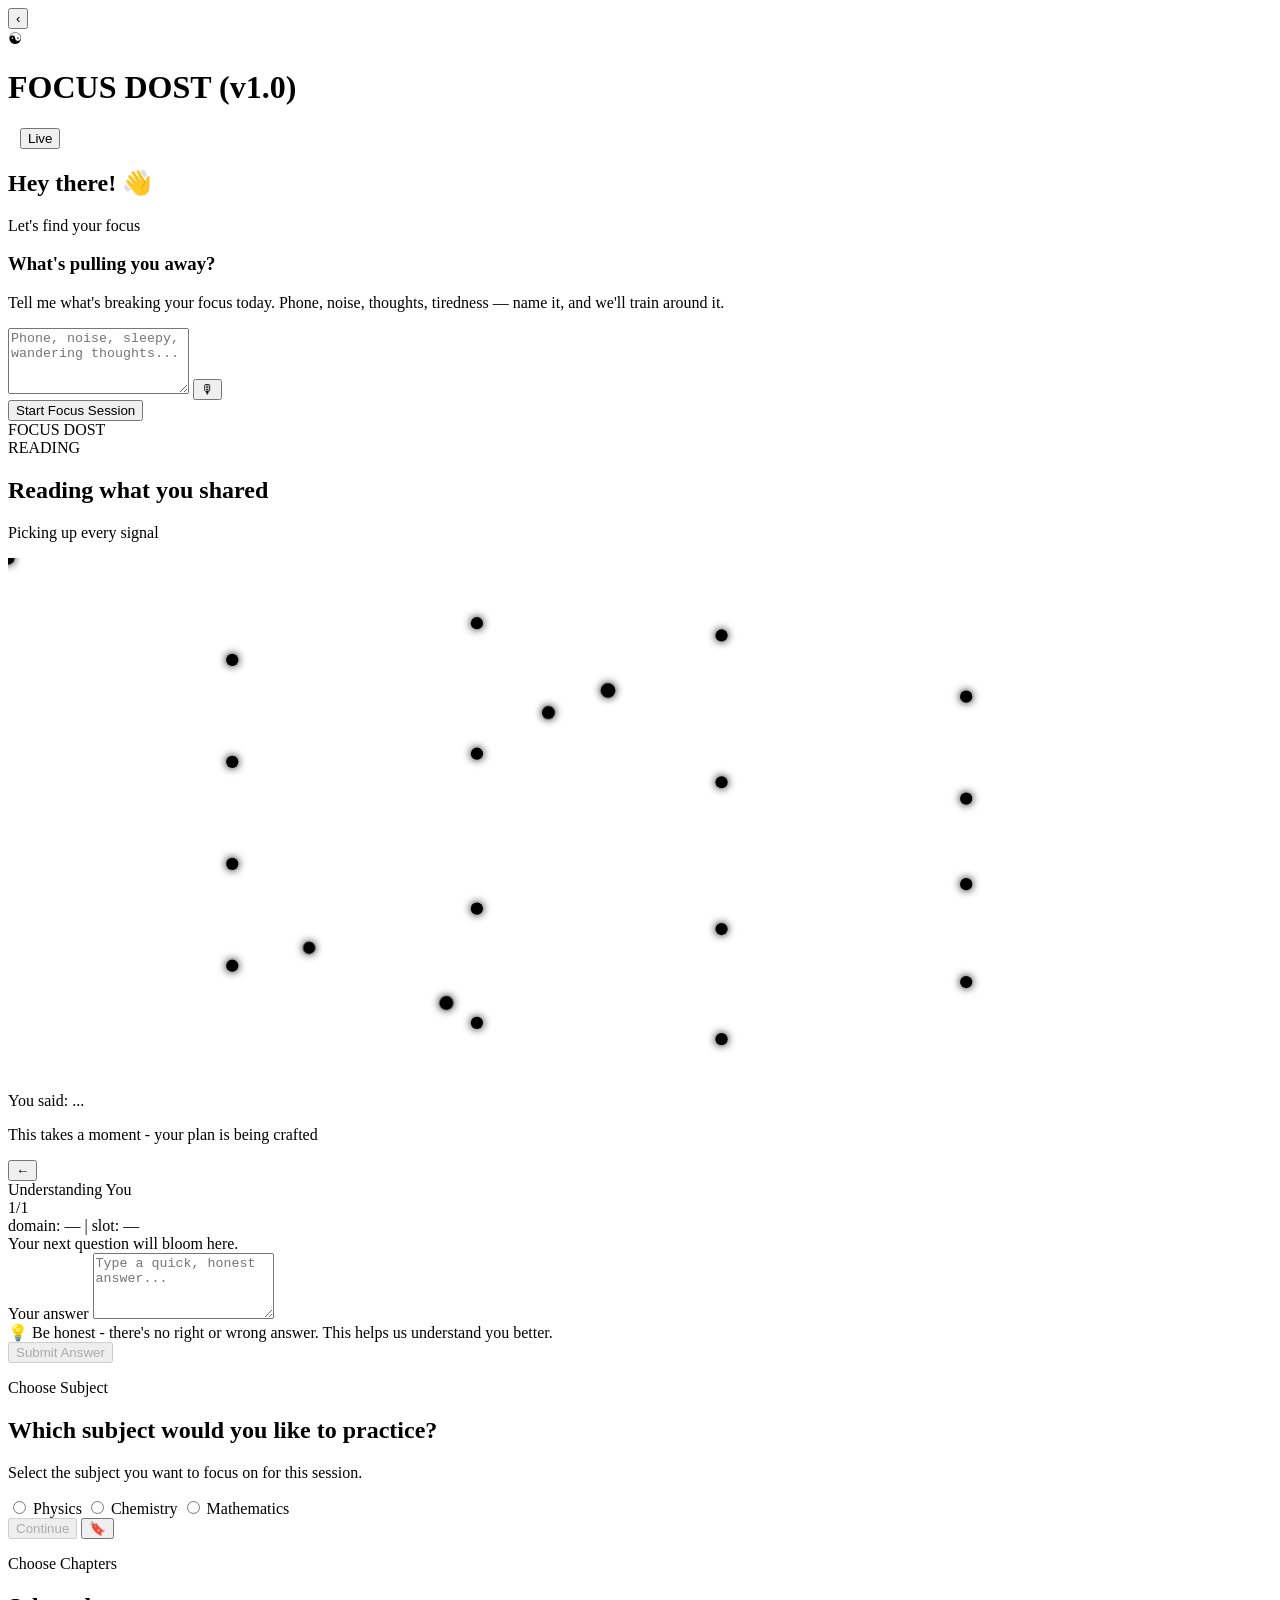
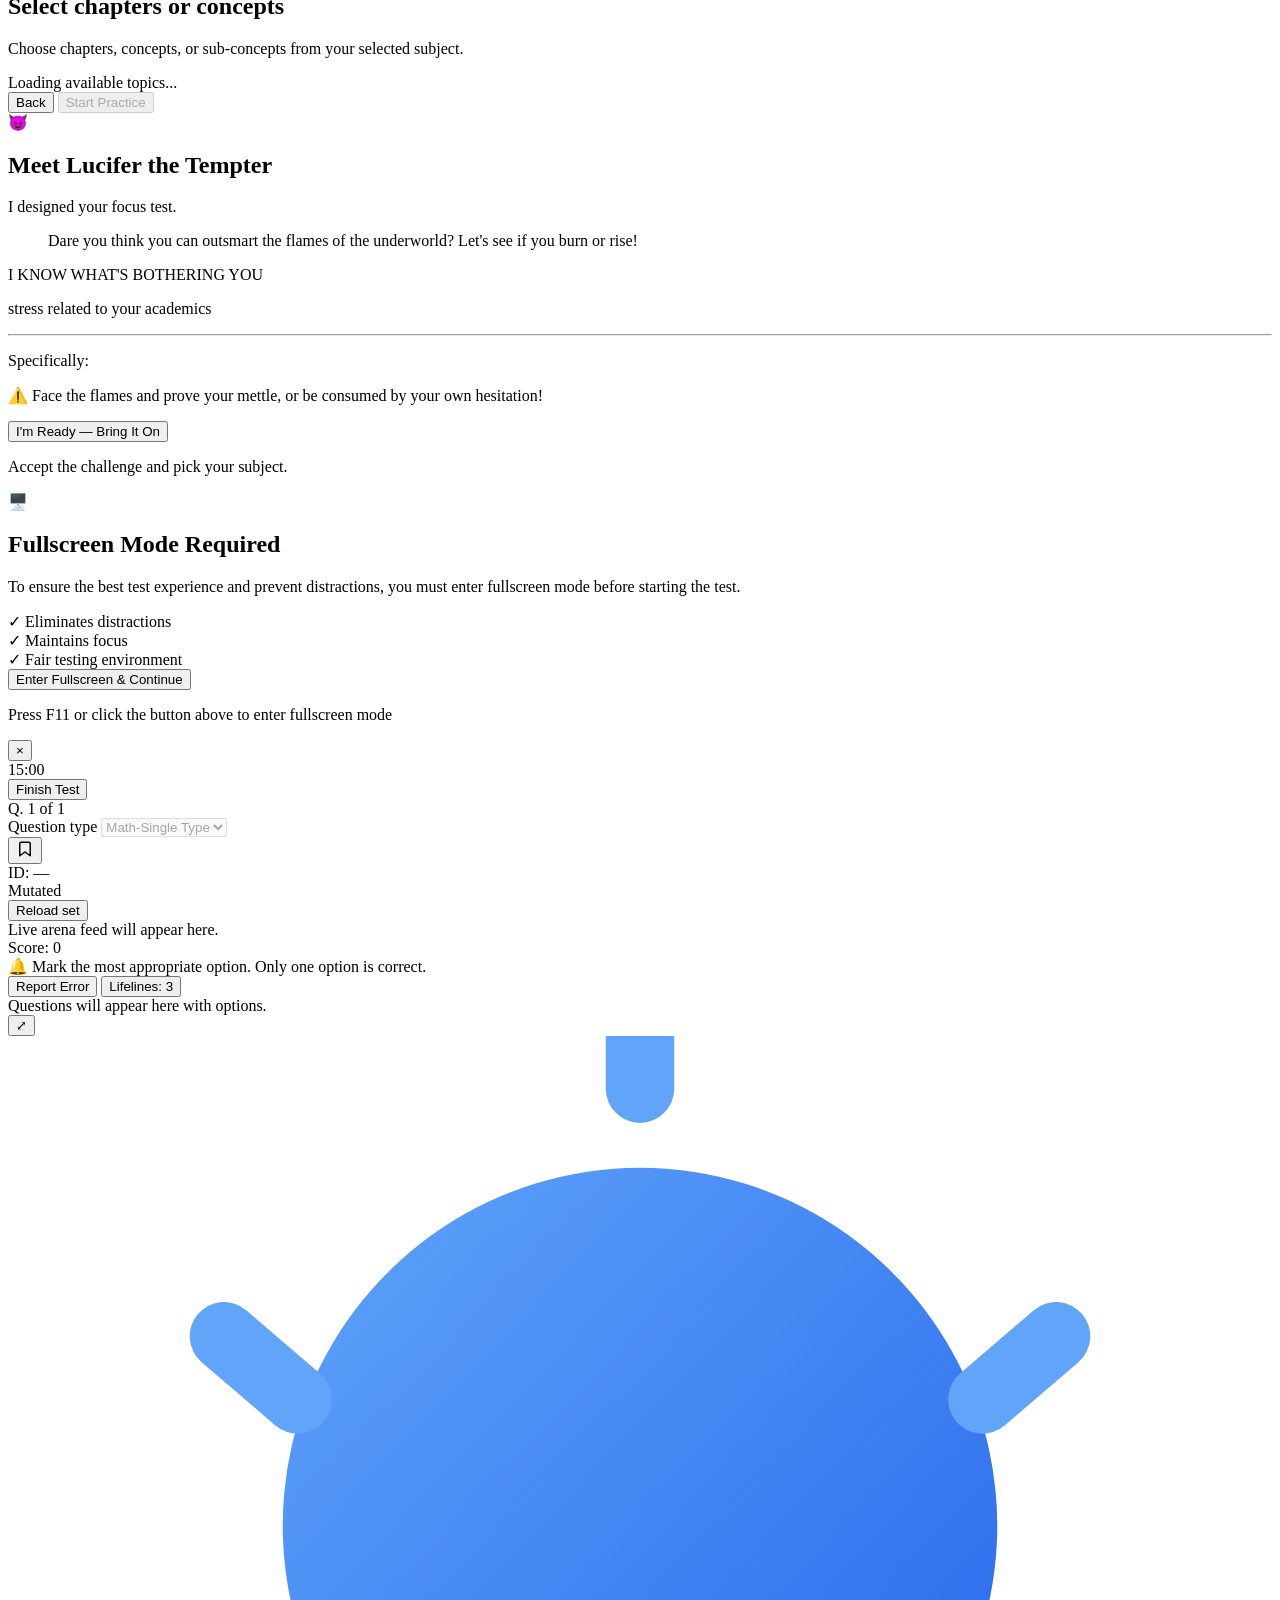
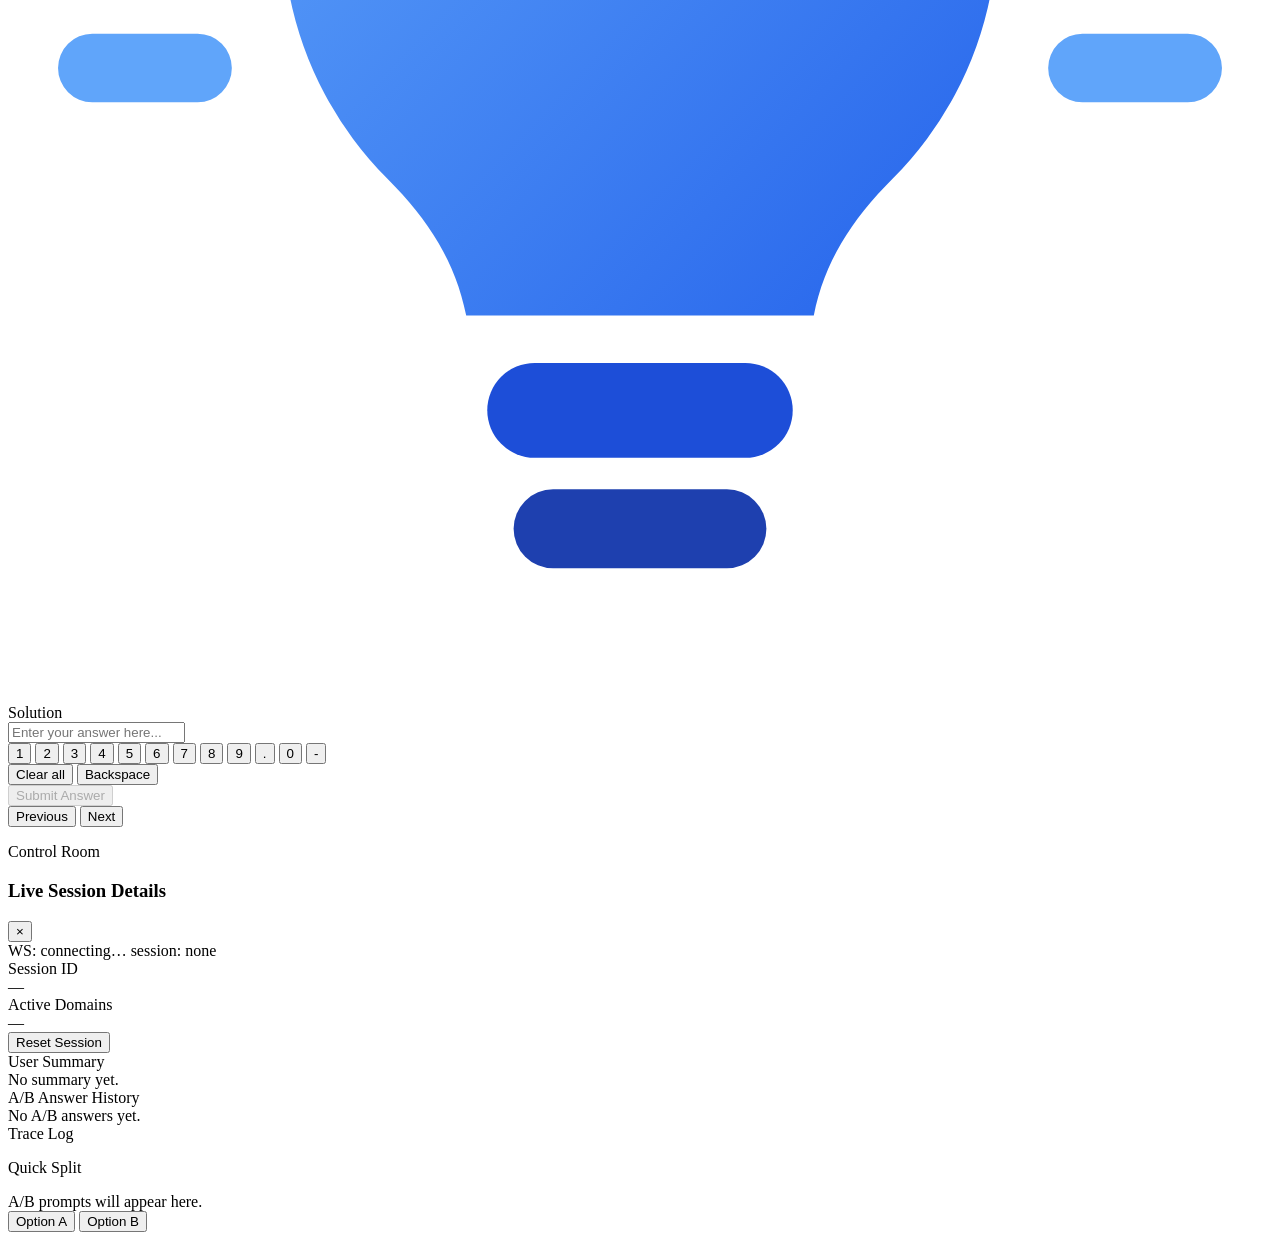
==== static/index.html @ 9acd3985 "Add session counter to header - shows completed sessions count" ====
<!doctype html>
<html lang="en">
<head>
  <meta charset="utf-8" />
  <meta name="viewport" content="width=device-width,initial-scale=1" />
  <title>Stress Dost — Focus Lab</title>
  <link rel="stylesheet" href="/styles.css" />
</head>
<body>
  <div class="app-shell">
    <header class="top-bar">
      <button class="back-btn" type="button" aria-label="Back">‹</button>
      <div class="app-brand">
        <div class="brand-mark" aria-hidden="true">☯</div>
        <div>
          <h1>FOCUS DOST <span>(v1.0)</span></h1>
        </div>
      </div>
      <div style="display: flex; gap: 12px; align-items: center;">
        <span id="userNameDisplay" style="font-size: 14px; color: rgba(255, 255, 255, 0.7);"></span>
        <span id="sessionCounter" style="
          font-size: 13px;
          color: #334155;
          background: rgba(59, 130, 246, 0.1);
          padding: 4px 10px;
          border-radius: 12px;
          font-weight: 600;
          display: none;
        ">Sessions: 0</span>
        <button id="btnLogout" class="logout-btn" title="Logout" type="button" style="
          background: rgba(239, 68, 68, 0.1);
          border: 1px solid rgba(239, 68, 68, 0.3);
          color: #ef4444;
          padding: 6px 12px;
          border-radius: 6px;
          font-size: 13px;
          font-weight: 600;
          cursor: pointer;
          transition: all 0.2s;
          display: none;
        " onmouseover="this.style.background='rgba(239, 68, 68, 0.2)'" onmouseout="this.style.background='rgba(239, 68, 68, 0.1)'">Logout</button>
        <button id="hudToggle" class="live-pill" title="Show control room" type="button"><span></span>Live</button>
      </div>
    </header>

    <main class="viewport">
      <section class="stage active" id="stageIntro">
        <div class="intro-card story-card focus-screen">
          <div class="focus-shell" id="focusShell">
            <div class="focus-hero-card">
              <div class="story-card-head">
                <h2 id="storyPrompt">Hey there! 👋</h2>
                <p>Let's find your focus</p>
              </div>
              <div class="focus-divider"></div>
              <h3>What's pulling you away?</h3>
              <p class="focus-copy">Tell me what's breaking your focus today. Phone, noise, thoughts, tiredness — name it, and we'll train around it.</p>
            </div>

            <div class="focus-content">
              <div class="focus-composer">
                <div class="focus-input">
                  <textarea id="initialText" rows="4" placeholder="Phone, noise, sleepy, wandering thoughts..."></textarea>
                  <button id="btnRecord" class="mic-btn" type="button" aria-label="Record voice">🎙</button>
                </div>
                <div class="story-actions">
                  <button id="btnStart" class="btn primary" type="button">Start Focus Session</button>
                </div>
                <div class="stage-hint" id="introHint"></div>
              </div>

              <aside class="suggestion-wrap" id="suggestionWrap" hidden>
                <div class="suggestion-label">Suggestions</div>
                <div class="suggestion-list" id="suggestionList"></div>
              </aside>
            </div>
          </div>
        </div>
      </section>

      <section class="stage" id="stageLoading">
        <div class="loading-screen">
          <div class="loading-header">
            <div class="loading-brand">
              <span class="loading-dot" aria-hidden="true"></span>
              <span>FOCUS DOST</span>
            </div>
            <div class="loading-phase" id="loadingPhase">READING</div>
          </div>

          <div class="loading-copy">
            <h2 id="loadingTitle">Reading what you shared</h2>
            <p id="loadingSubtitle">Picking up every signal</p>
          </div>

          <div class="neural-field" aria-hidden="true">
            <svg class="neural-web" viewBox="0 0 620 260" role="presentation">
              <defs>
                <filter id="glow" x="-30%" y="-30%" width="160%" height="160%">
                  <feGaussianBlur stdDeviation="2" result="blur" />
                  <feMerge>
                    <feMergeNode in="blur" />
                    <feMergeNode in="SourceGraphic" />
                  </feMerge>
                </filter>
              </defs>
              <g class="neural-lines" fill="none" stroke-width="1">
                <path id="path-a" d="M110 50 L230 96 L350 38 L470 118" />
                <path id="path-b" d="M110 100 L230 32 L350 182 L470 68" />
                <path id="path-c" d="M110 150 L230 228 L350 110 L470 208" />
                <path id="path-d" d="M110 200 L230 172 L350 236 L470 160" />
                <path id="path-e" d="M110 50 L230 172 L350 110 L470 208" />
                <path id="path-f" d="M110 200 L230 32 L350 182 L470 68" />
                <path id="path-g" d="M110 100 L230 228 L350 38 L470 160" />
                <path id="path-h" d="M110 150 L230 96 L350 236 L470 118" />
                <path id="path-i" d="M110 50 L230 32 L350 110 L470 160" />
                <path id="path-j" d="M110 200 L230 96 L350 182 L470 118" />
                <path id="path-p1" d="M110 50 L230 96 L350 38 L470 118" />
                <path id="path-p2" d="M110 100 L230 32 L350 182 L470 68" />
                <path id="path-p3" d="M110 150 L230 228 L350 110 L470 208" />
                <path id="path-p4" d="M110 200 L230 172 L350 236 L470 160" />
                <path id="path-p5" d="M110 50 L230 172 L350 110 L470 208" />
              </g>
              <g class="neural-nodes" filter="url(#glow)">
                <circle cx="110" cy="50" r="3" />
                <circle cx="110" cy="100" r="3" />
                <circle cx="110" cy="150" r="3" />
                <circle cx="110" cy="200" r="3" />
                <circle cx="230" cy="32" r="3" />
                <circle cx="230" cy="96" r="3" />
                <circle cx="230" cy="172" r="3" />
                <circle cx="230" cy="228" r="3" />
                <circle cx="350" cy="38" r="3" />
                <circle cx="350" cy="110" r="3" />
                <circle cx="350" cy="182" r="3" />
                <circle cx="350" cy="236" r="3" />
                <circle cx="470" cy="68" r="3" />
                <circle cx="470" cy="118" r="3" />
                <circle cx="470" cy="160" r="3" />
                <circle cx="470" cy="208" r="3" />
              </g>
              <g class="neural-particles" filter="url(#glow)">
                <circle r="3.6">
                  <animateMotion dur="4.4s" repeatCount="indefinite" rotate="auto" begin="0s">
                    <mpath href="#path-p1" />
                  </animateMotion>
                </circle>
                <circle r="3.2">
                  <animateMotion dur="4s" repeatCount="indefinite" rotate="auto" begin="0.6s">
                    <mpath href="#path-p2" />
                  </animateMotion>
                </circle>
                <circle r="3.4">
                  <animateMotion dur="3.6s" repeatCount="indefinite" rotate="auto" begin="1.2s">
                    <mpath href="#path-p3" />
                  </animateMotion>
                </circle>
                <circle r="3">
                  <animateMotion dur="3.8s" repeatCount="indefinite" rotate="auto" begin="1.8s">
                    <mpath href="#path-p4" />
                  </animateMotion>
                </circle>
                <circle r="3.2">
                  <animateMotion dur="4.2s" repeatCount="indefinite" rotate="auto" begin="2.4s">
                    <mpath href="#path-p5" />
                  </animateMotion>
                </circle>
              </g>
            </svg>
          </div>

          <div class="loading-echo" id="loadingEcho">You said: <span>...</span></div>

          <div class="loading-progress" aria-hidden="true">
            <span></span>
            <span></span>
            <span></span>
            <span></span>
          </div>
          <p class="loading-note" id="loadingNote">This takes a moment - your plan is being crafted</p>
        </div>
      </section>

      <section class="stage" id="stageQA">
        <div class="qa-shell">
          <div class="qa-topbar">
            <button class="qa-back" type="button" aria-label="Back">←</button>
            <div class="qa-title">Understanding You</div>
            <div class="qa-count" id="qaCount">1/1</div>
          </div>
          <div class="qa-progress"><span></span></div>

          <div class="qa-card">
            <div class="qa-meta" id="qMeta">domain: — | slot: —</div>
            <div class="qa-question" id="questionText">Your next question will bloom here.</div>
            <div class="stage-hint" id="hintBox"></div>
            <label for="answerInput" class="label">Your answer</label>
            <textarea id="answerInput" rows="4" placeholder="Type a quick, honest answer..."></textarea>
            <div class="qa-help">
              <span class="qa-help-icon">💡</span>
              <span>Be honest - there's no right or wrong answer. This helps us understand you better.</span>
            </div>
            <div class="row">
              <button id="btnAnswer" class="btn primary" disabled>Submit Answer</button>
              <button id="btnSkip" class="btn ghost" hidden>Skip Remaining</button>
            </div>
          </div>
        </div>
      </section>

      <section class="stage" id="stageSubjectSelection">
        <div class="glass intro-card subject-card">
          <p class="eyebrow">Choose Subject</p>
          <h2>Which subject would you like to practice?</h2>
          <p>Select the subject you want to focus on for this session.</p>
          
          <div class="subject-options" id="subjectOptions">
            <label class="subject-option">
              <input type="radio" name="subject" value="Physics" />
              <span class="subject-radio"></span>
              <span class="subject-name">Physics</span>
            </label>
            <label class="subject-option">
              <input type="radio" name="subject" value="Chemistry" />
              <span class="subject-radio"></span>
              <span class="subject-name">Chemistry</span>
            </label>
            <label class="subject-option">
              <input type="radio" name="subject" value="Mathematics" />
              <span class="subject-radio"></span>
              <span class="subject-name">Mathematics</span>
            </label>
          </div>

          <div class="subject-actions">
            <button id="btnSubjectNext" class="btn primary" type="button" disabled>Continue</button>
            <button id="btnSaveQuestionSubject" class="btn save-btn" type="button" aria-label="Save subject">🔖</button>
          </div>

          <div class="stage-hint" id="subjectHint"></div>
        </div>
      </section>

      <section class="stage" id="stageTopicSelection">
        <div class="glass intro-card topic-card">
          <p class="eyebrow">Choose Chapters</p>
          <h2>Select chapters or concepts</h2>
          <p>Choose chapters, concepts, or sub-concepts from your selected subject.</p>
          
          <div class="topic-options" id="topicOptions">
            <div class="topic-loading">Loading available topics...</div>
          </div>

          <div class="row">
            <button id="btnTopicBack" class="btn ghost" type="button">Back</button>
            <button id="btnTopicNext" class="btn primary" type="button" disabled>Start Practice</button>
          </div>

          <div class="stage-hint" id="topicHint"></div>
        </div>
      </section>

      <section class="stage" id="stageDevil">
        <div class="glass devil-brief-card devil-brief-redesign">
          <!-- Hero row: avatar + name/intro -->
          <div class="devil-hero-row">
            <div class="devil-avatar-img">😈</div>
            <div class="devil-hero-text">
              <h2 id="devilTitle">Meet Lucifer the Tempter</h2>
              <p class="devil-subtitle" id="devilIntro">I designed your focus test.</p>
            </div>
          </div>

          <!-- Taunt quote -->
          <blockquote class="devil-taunt" id="devilTaunt">
            <p id="devilChallengeLine">Dare you think you can outsmart the flames of the underworld? Let's see if you burn or rise!</p>
          </blockquote>

          <!-- "I know what's bothering you" section -->
          <div class="devil-insight-section">
            <p class="devil-insight-label">I KNOW WHAT'S BOTHERING YOU</p>
            <div class="devil-insight-card">
              <p class="devil-insight-summary" id="devilInsightSummary">stress related to your academics</p>
              <hr class="devil-divider" />
              <p class="devil-insight-sub">Specifically:</p>
              <ul id="devilProblems" class="devil-insight-list"></ul>
            </div>
          </div>

          <!-- Warning line -->
          <p class="devil-warning" id="devilWarning">
            <span class="devil-warning-icon">⚠️</span>
            Face the flames and prove your mettle, or be consumed by your own hesitation!
          </p>

          <!-- CTA -->
          <button id="btnAcceptChallenge" class="btn primary devil-cta" type="button">
            I'm Ready — Bring It On
          </button>
          <p class="devil-cta-hint">Accept the challenge and pick your subject.</p>
          <div class="stage-hint" id="devilHint"></div>

          <!-- Hidden panels (blueprint/design kept for data but not shown in new UI) -->
          <div hidden>
            <ul id="devilDesign"></ul>
            <div id="devilBlueprint"></div>
          </div>
        </div>
      </section>

      <!-- Fullscreen Requirement Stage -->
      <section class="stage" id="stageFullscreen">
        <div class="pop-card">
          <div class="fullscreen-modal">
            <div class="fullscreen-modal-icon">🖥️</div>
            <h2 class="fullscreen-modal-title">Fullscreen Mode Required</h2>
            <p class="fullscreen-modal-description">
              To ensure the best test experience and prevent distractions, you must enter fullscreen mode before starting the test.
            </p>
            
            <div class="fullscreen-requirement-box">
              <div class="fullscreen-requirement-item">
                <span class="requirement-icon">✓</span>
                <span>Eliminates distractions</span>
              </div>
              <div class="fullscreen-requirement-item">
                <span class="requirement-icon">✓</span>
                <span>Maintains focus</span>
              </div>
              <div class="fullscreen-requirement-item">
                <span class="requirement-icon">✓</span>
                <span>Fair testing environment</span>
              </div>
            </div>

            <button id="btnEnterFullscreen" class="btn primary fullscreen-btn" type="button">
              Enter Fullscreen & Continue
            </button>
            
            <p class="fullscreen-status" id="fullscreenStatus"></p>
            
            <p class="fullscreen-hint">Press F11 or click the button above to enter fullscreen mode</p>
          </div>
        </div>
      </section>

      <section class="stage" id="stagePopups">
        <div class="pop-card">
          <div class="test-card" id="testCard">
            <div class="test-topbar">
              <button class="test-close" type="button" aria-label="Close">×</button>
              <div class="test-timer-pill" id="questionTimer">15:00</div>
              <button class="test-finish" id="btnFinishTest" type="button">Finish Test</button>
            </div>
            <div class="test-head">
              <div class="test-head-main">
                <div class="q-count" id="questionCounter">Q. 1 of 1</div>
                <div class="q-type-wrap">
                  <label for="questionTypeSelect" class="sr-only">Question type</label>
                  <select id="questionTypeSelect" class="q-type-select" disabled>
                    <option>Math-Single Type</option>
                  </select>
                </div>
                <button id="btnSaveQuestionHeader" class="question-header-save" type="button" aria-label="Save question">
  <svg width="18" height="18" viewBox="0 0 24 24" fill="none" stroke="currentColor" stroke-width="2" stroke-linecap="round" stroke-linejoin="round">
    <path d="M19 21l-7-5-7 5V5a2 2 0 0 1 2-2h10a2 2 0 0 1 2 2v16z"/>
  </svg>
</button>
              </div>
              <div class="q-subject" id="questionSubject">ID: —</div>
              <div class="pressure-indicators"></div>
              <div class="mutate-badge pill subtle" id="mutateBadge">Mutated</div>
              <div class="test-actions">
                <button id="btnReloadQuestions" class="btn ghost small">Reload set</button>
              </div>
            </div>
            <div class="live-feed" id="competitorFeed">Live arena feed will appear here.</div>
            <div class="progress-wrap">
              <div class="progress-track">
                <div class="progress-bar" id="questionProgress"></div>
              </div>
              <div class="pill subtle" id="scoreMeta">Score: 0</div>
            </div>
            <div class="info-banner">
              <span class="bell">🔔</span>
              <span>Mark the most appropriate option. Only one option is correct.</span>
            </div>
            <div class="question-body">
              <div class="question-toolbar">
                <button class="question-pill" id="btnReportError" type="button">Report Error</button>
                <button class="question-pill" id="btnLifeline" type="button">Lifelines: 3</button>
              </div>
              <div class="question-panel">
                <div class="question-stem" id="questionStem">Questions will appear here with options.</div>
                <button class="question-zoom" id="btnZoomQuestion" type="button" aria-label="Zoom question">⤢</button>
              </div>
              <div class="options-grid" id="questionOptions"></div>
              <div class="solution-trigger-row">
                <div id="btnShowSolution" class="solution-trigger" role="button" tabindex="0" aria-label="Show solution">
                  <span class="bulb-icon" aria-hidden="true">
                    <svg viewBox="0 0 24 24" focusable="false" aria-hidden="true">
                      <defs>
                        <linearGradient id="bulbGlowGrad" x1="0%" y1="0%" x2="100%" y2="100%">
                          <stop offset="0%" stop-color="#60a5fa"></stop>
                          <stop offset="100%" stop-color="#2563eb"></stop>
                        </linearGradient>
                      </defs>
                      <path d="M12 2.5a6.8 6.8 0 0 0-4.8 11.6c.8.8 1.3 1.6 1.5 2.6h6.6c.2-1 .7-1.8 1.5-2.6A6.8 6.8 0 0 0 12 2.5Z" fill="url(#bulbGlowGrad)"></path>
                      <rect x="9.1" y="17.6" width="5.8" height="1.8" rx="0.9" fill="#1d4ed8"></rect>
                      <rect x="9.6" y="20" width="4.8" height="1.5" rx="0.75" fill="#1e40af"></rect>
                      <path d="M5.5 6.9l-1.4-1.2M18.5 6.9l1.4-1.2M12 1v-1M3.6 12h-2M22.4 12h-2" stroke="#60a5fa" stroke-width="1.3" stroke-linecap="round"></path>
                    </svg>
                  </span>
                  <span>Solution</span>
                </div>
              </div>
              <div class="integer-panel" id="integerPanel">
                <input id="integerInput" type="text" placeholder="Enter your answer here..." />
                <div class="keypad" id="keypad">
                  <button type="button" data-key="1">1</button>
                  <button type="button" data-key="2">2</button>
                  <button type="button" data-key="3">3</button>
                  <button type="button" data-key="4">4</button>
                  <button type="button" data-key="5">5</button>
                  <button type="button" data-key="6">6</button>
                  <button type="button" data-key="7">7</button>
                  <button type="button" data-key="8">8</button>
                  <button type="button" data-key="9">9</button>
                  <button type="button" data-key=".">.</button>
                  <button type="button" data-key="0">0</button>
                  <button type="button" data-key="-">-</button>
                </div>
                <div class="keypad-actions">
                  <button type="button" class="btn danger small" id="btnClearInteger">Clear all</button>
                  <button type="button" class="btn success small" id="btnBackspace">Backspace</button>
                </div>
              </div>
            </div>
            <div class="stage-hint" id="testHint"></div>
            <div class="test-submit">
              <button id="btnSubmitQuestion" class="btn primary" disabled>Submit Answer</button>
            </div>
            <div class="row">
              <button id="btnPrevQuestion" class="btn ghost">Previous</button>
              <button id="btnNextQuestion" class="btn primary">Next</button>
            </div>
          </div>
        </div>
      </section>
    </main>
  </div>

  <aside class="hud-panel open" id="hudPanel">
    <div class="hud-head">
      <div>
        <p class="eyebrow">Control Room</p>
        <h3>Live Session Details</h3>
      </div>
      <button id="btnCloseHud" class="icon-btn small" aria-label="Close panel">×</button>
    </div>
    <div class="hud-status">
      <span class="pill" id="wsStatus">WS: connecting…</span>
      <span class="pill" id="sessionStatus">session: none</span>
    </div>
    <div class="hud-grid">
      <div>
        <label class="label">Session ID</label>
        <div class="mono" id="sessionId">—</div>
      </div>
      <div>
        <label class="label">Active Domains</label>
        <div class="mono" id="activeDomains">—</div>
      </div>
    </div>
    <div class="hud-actions">
      <button id="btnReset" class="btn ghost">Reset Session</button>
    </div>
    <div class="hud-section">
      <div class="section-title">User Summary</div>
      <div id="summaryBox" class="summary-card">No summary yet.</div>
    </div>
    <div class="hud-section">
      <div class="section-title">A/B Answer History</div>
      <div id="binaryHistory" class="binary-history">No A/B answers yet.</div>
    </div>
    <div class="hud-section">
      <div class="section-title">Trace Log</div>
      <pre id="logBox"></pre>
    </div>
  </aside>
  <div id="binaryOverlay" class="binary-overlay" aria-hidden="true">
    <div class="binary-card">
      <p class="eyebrow">Quick Split</p>
      <div id="binaryQuestion" class="binary-question">A/B prompts will appear here.</div>
      <div class="binary-actions">
        <button id="btnBinaryA" class="btn ghost binary-btn" type="button">Option A</button>
        <button id="btnBinaryB" class="btn primary binary-btn" type="button">Option B</button>
      </div>
    </div>
  </div>

  <div id="submitConfirmModal" class="confirm-modal" hidden>
    <div class="confirm-card">
      <h3 id="confirmTitle">Lock your answer?</h3>
      <p id="confirmMessage">This will save your answer for this question.</p>
      <div class="confirm-actions">
        <button id="btnConfirmCancel" class="btn ghost small" type="button">Cancel</button>
        <button id="btnConfirmPrimary" class="btn primary small" type="button">Submit answer</button>
      </div>
    </div>
  </div>

  <div id="solutionModal" class="confirm-modal" hidden>
    <div class="confirm-card solution-card">
      <h3>Solution</h3>
      <p id="solutionAnswerLine">Correct answer: —</p>
      <div id="solutionContent" class="solution-content">Solution not available.</div>
      <div class="confirm-actions">
        <button id="btnCloseSolution" class="btn primary small" type="button">Close</button>
      </div>
    </div>
  </div>

  <script src="https://cdn.socket.io/4.7.5/socket.io.min.js"></script>
  <script src="/auth.js"></script>
  <script src="/app.js"></script>
  <script src="/academic_topics.js"></script>
</body>
</html>
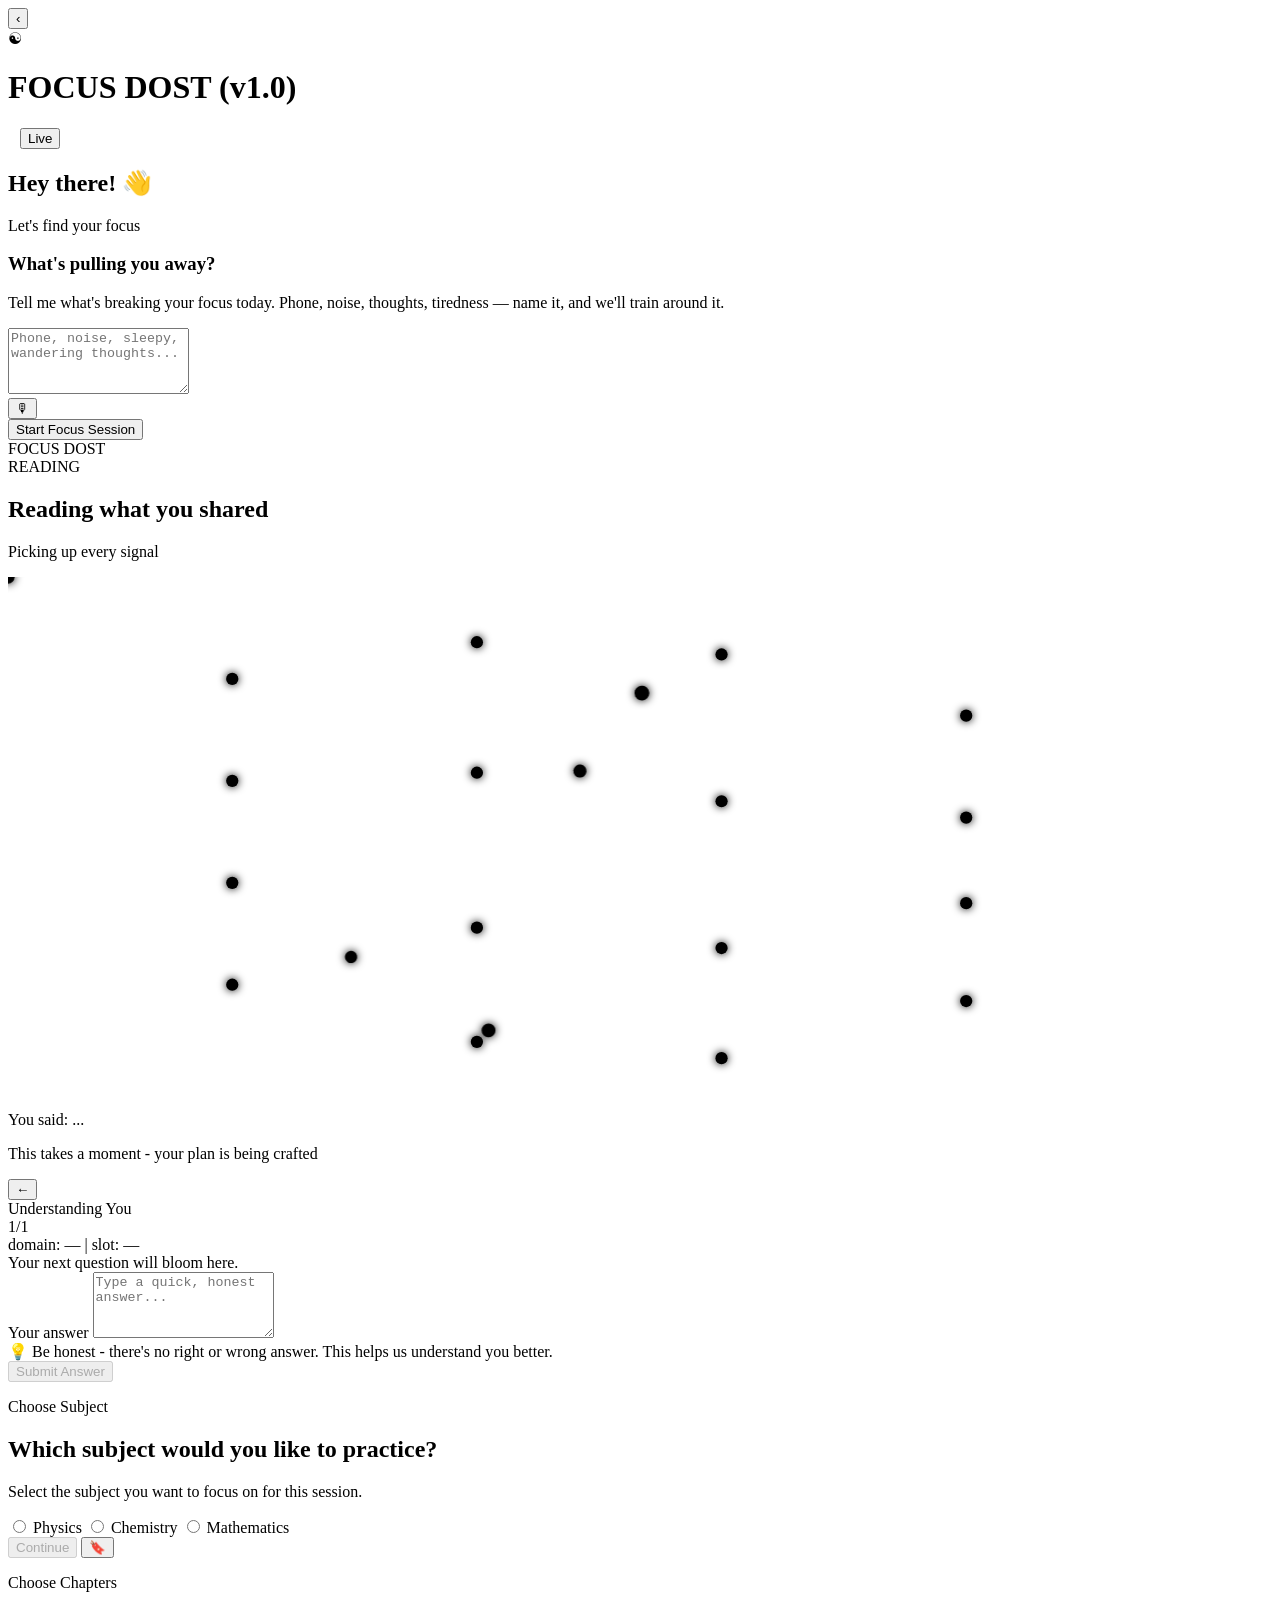
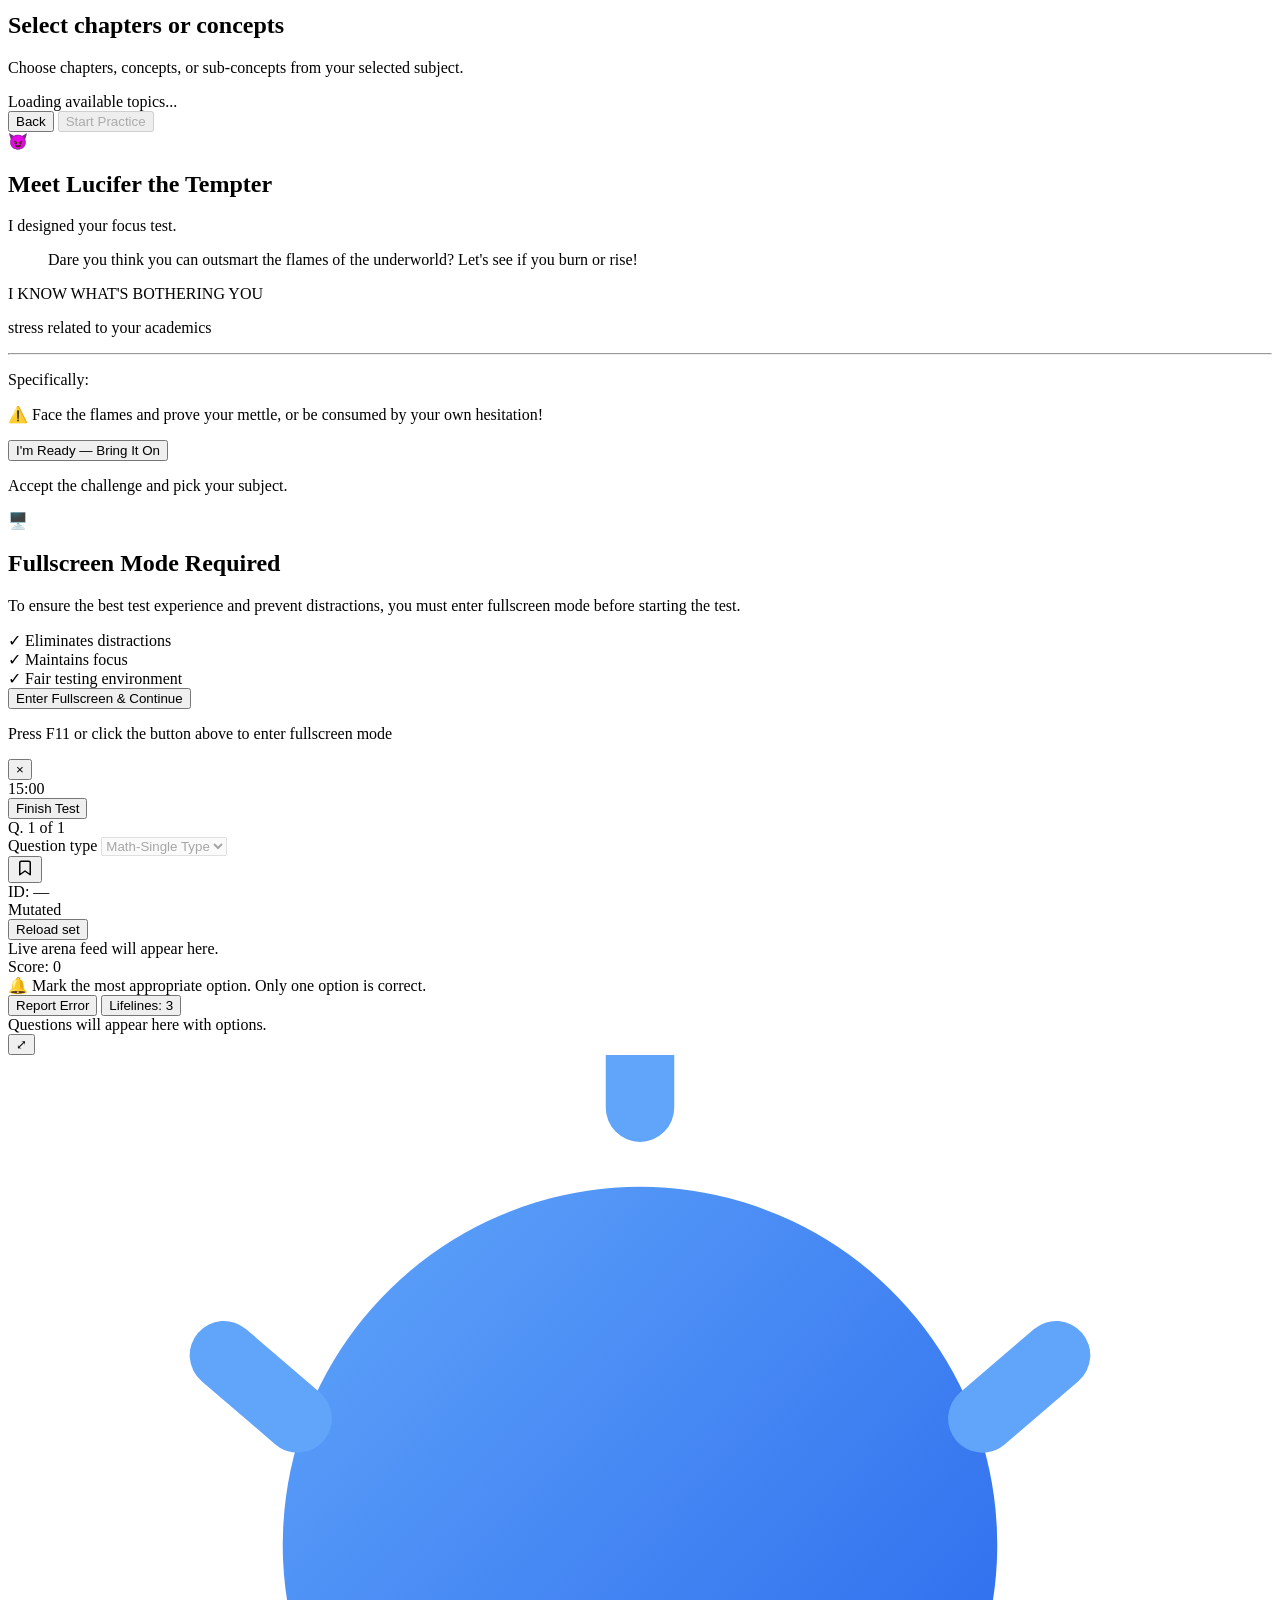
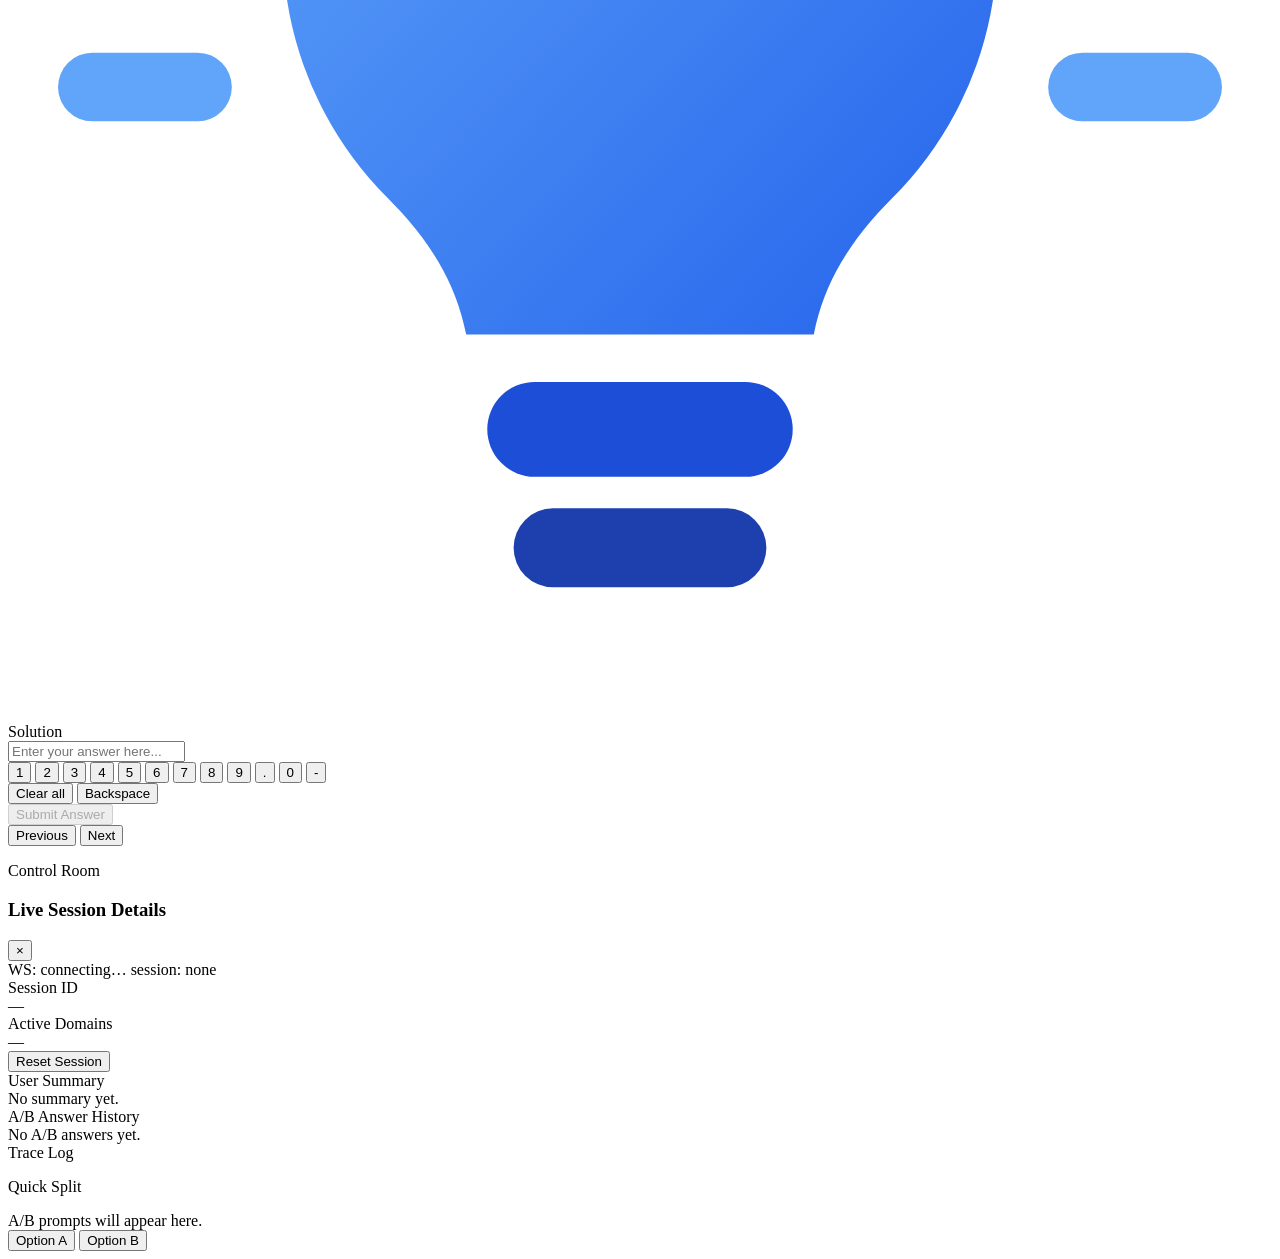
==== commit f1a64780: "Fix AI companion popup: add double-trigger guard, expand entertainment keywords, add glossy effects," ====
--- a/static/index.html
+++ b/static/index.html
@@ -60,7 +60,11 @@
             <div class="focus-content">
               <div class="focus-composer">
                 <div class="focus-input">
-                  <textarea id="initialText" rows="4" placeholder="Phone, noise, sleepy, wandering thoughts..."></textarea>
+                  <div class="inline-suggest-shell">
+                    <textarea id="initialText" rows="4" placeholder="Phone, noise, sleepy, wandering thoughts..." autocomplete="off"></textarea>
+                    <div id="inlineSuggestGhost" class="inline-suggest-ghost" aria-hidden="true"></div>
+                    <span id="inlineSuggestHint" class="inline-suggest-hint" aria-hidden="true"></span>
+                  </div>
                   <button id="btnRecord" class="mic-btn" type="button" aria-label="Record voice">🎙</button>
                 </div>
                 <div class="story-actions">
@@ -68,11 +72,6 @@
                 </div>
                 <div class="stage-hint" id="introHint"></div>
               </div>
-
-              <aside class="suggestion-wrap" id="suggestionWrap" hidden>
-                <div class="suggestion-label">Suggestions</div>
-                <div class="suggestion-list" id="suggestionList"></div>
-              </aside>
             </div>
           </div>
         </div>
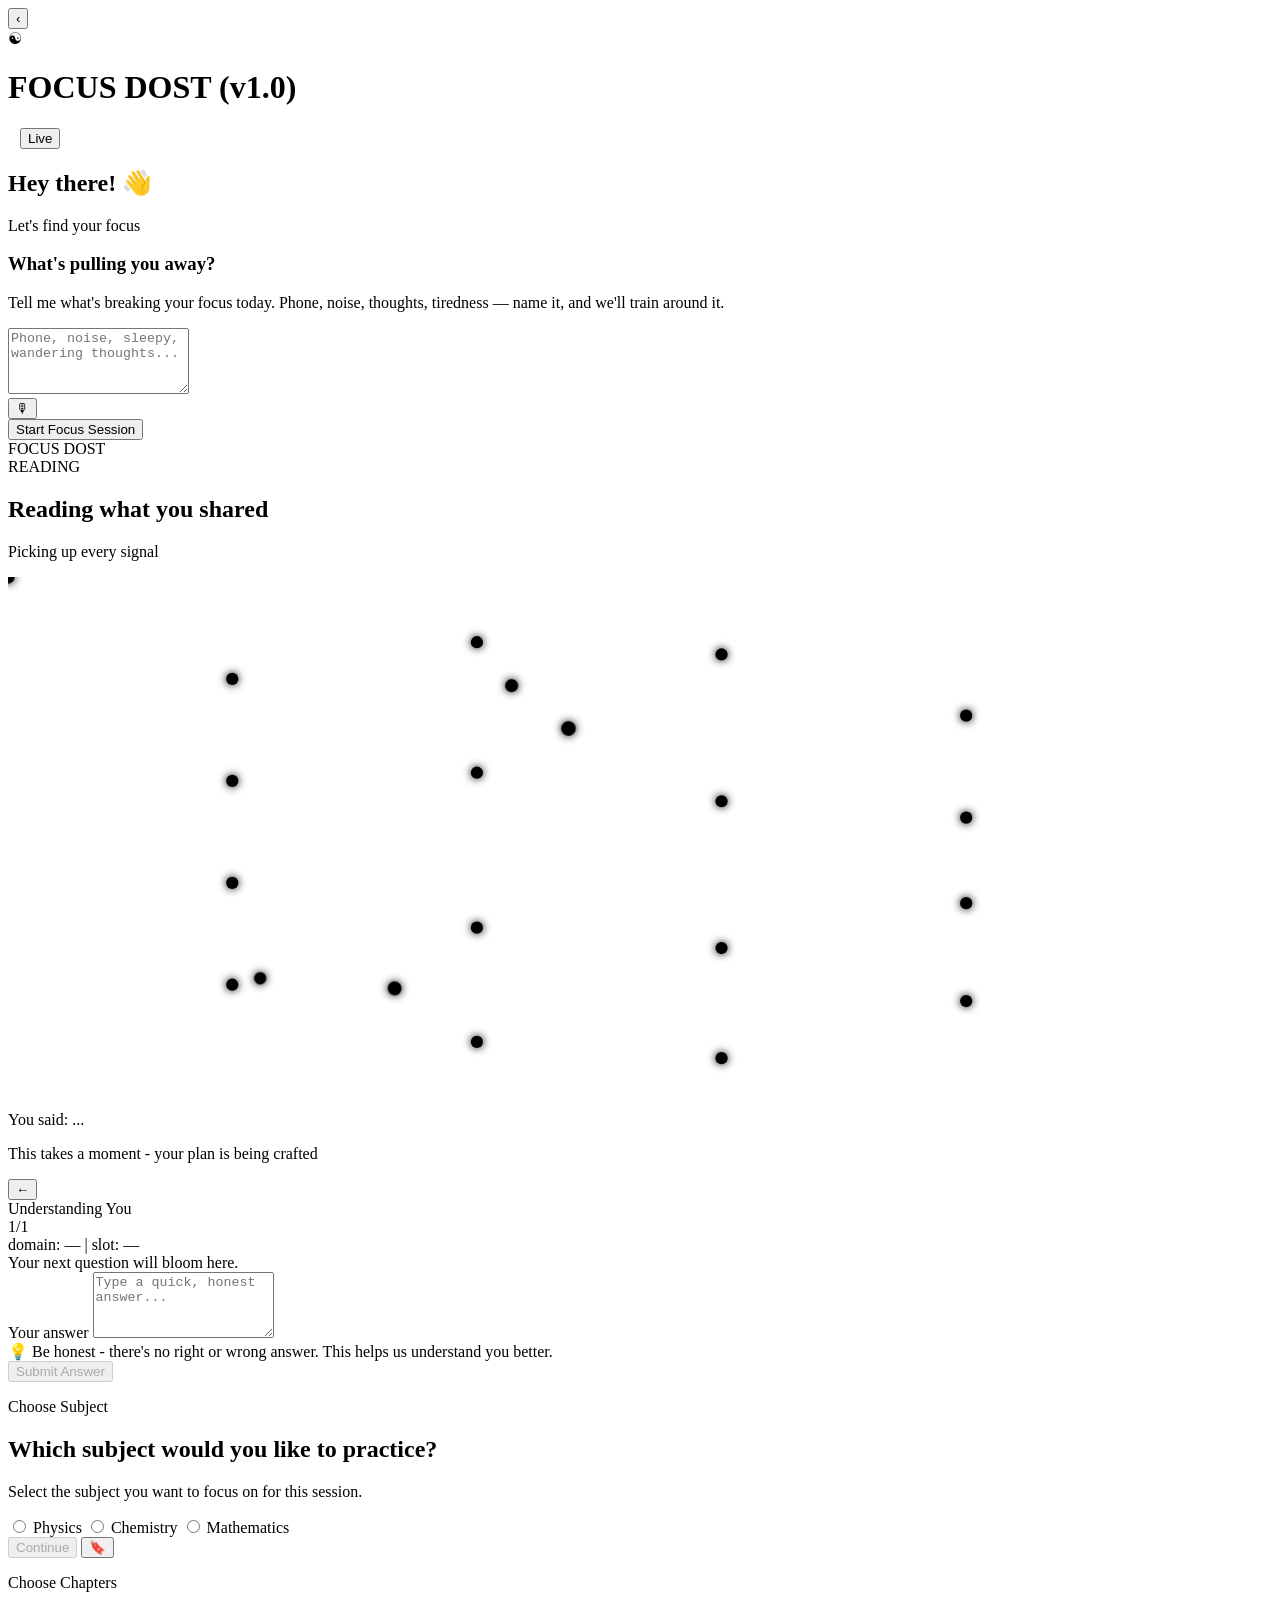
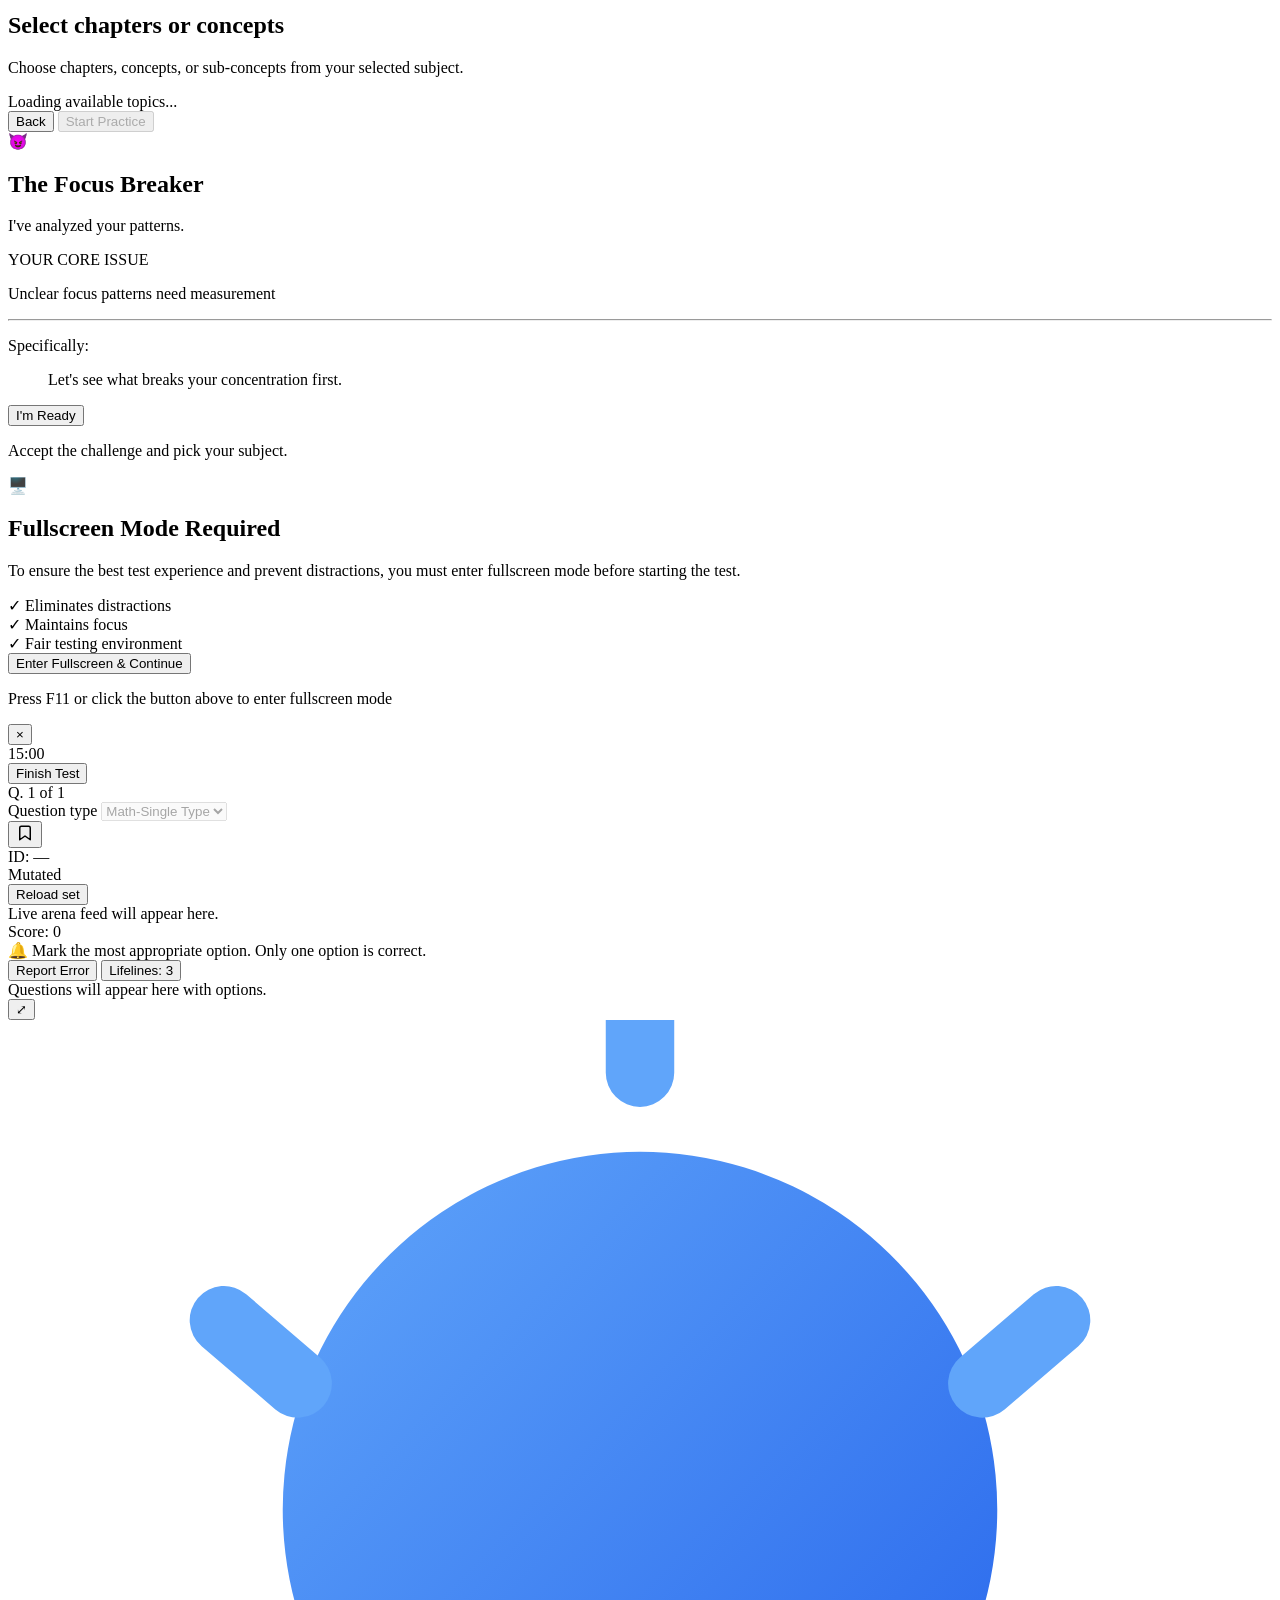
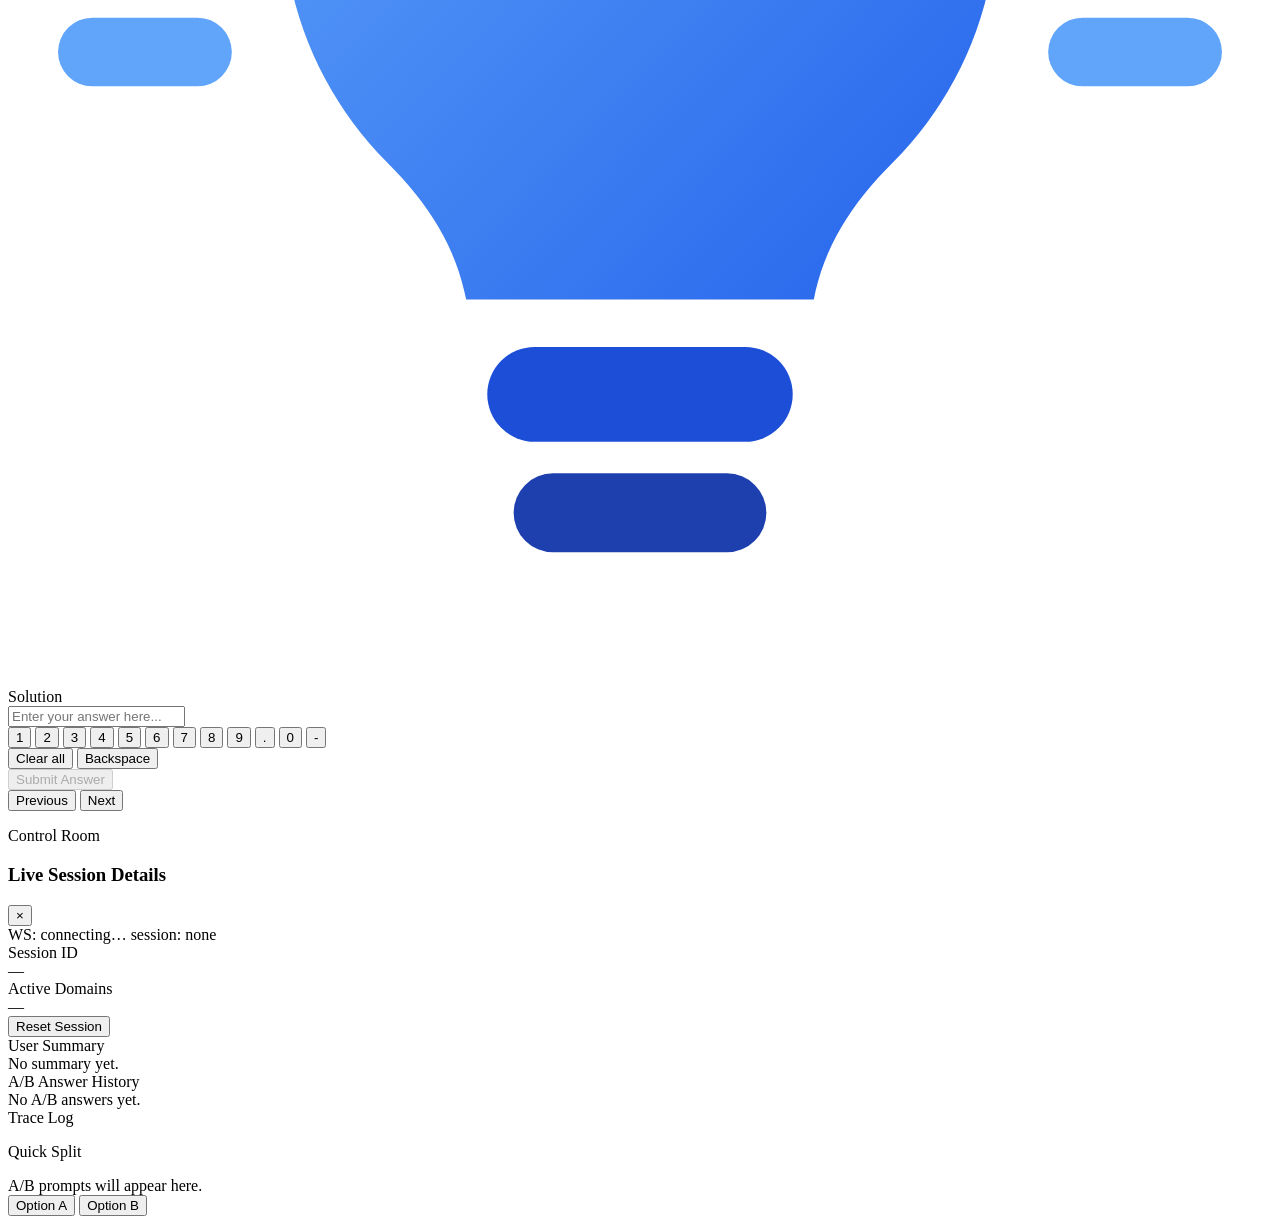
==== commit 07e6ef90: "feat: overhaul result screen, companion popup, devil screen, triggers cleanup, suggestion fixes" ====
--- a/static/index.html
+++ b/static/index.html
@@ -261,45 +261,42 @@
 
       <section class="stage" id="stageDevil">
         <div class="glass devil-brief-card devil-brief-redesign">
-          <!-- Hero row: avatar + name/intro -->
+          <!-- Hero row: avatar + name -->
           <div class="devil-hero-row">
             <div class="devil-avatar-img">😈</div>
             <div class="devil-hero-text">
-              <h2 id="devilTitle">Meet Lucifer the Tempter</h2>
-              <p class="devil-subtitle" id="devilIntro">I designed your focus test.</p>
-            </div>
-          </div>
-
-          <!-- Taunt quote -->
-          <blockquote class="devil-taunt" id="devilTaunt">
-            <p id="devilChallengeLine">Dare you think you can outsmart the flames of the underworld? Let's see if you burn or rise!</p>
-          </blockquote>
-
-          <!-- "I know what's bothering you" section -->
+              <h2 id="devilTitle">The Focus Breaker</h2>
+              <p class="devil-subtitle" id="devilIntro">I've analyzed your patterns.</p>
+            </div>
+          </div>
+
+          <!-- Core issue with explanation points -->
           <div class="devil-insight-section">
-            <p class="devil-insight-label">I KNOW WHAT'S BOTHERING YOU</p>
+            <p class="devil-insight-label">YOUR CORE ISSUE</p>
             <div class="devil-insight-card">
-              <p class="devil-insight-summary" id="devilInsightSummary">stress related to your academics</p>
+              <p class="devil-insight-summary" id="devilInsightSummary">Unclear focus patterns need measurement</p>
               <hr class="devil-divider" />
               <p class="devil-insight-sub">Specifically:</p>
               <ul id="devilProblems" class="devil-insight-list"></ul>
             </div>
           </div>
 
-          <!-- Warning line -->
-          <p class="devil-warning" id="devilWarning">
-            <span class="devil-warning-icon">⚠️</span>
-            Face the flames and prove your mettle, or be consumed by your own hesitation!
-          </p>
+          <!-- Challenge quote -->
+          <blockquote class="devil-taunt" id="devilTaunt">
+            <p id="devilChallengeLine">Let's see what breaks your concentration first.</p>
+          </blockquote>
+
+          <!-- Warning line (hidden by default, minimal) -->
+          <p class="devil-warning" id="devilWarning" style="display:none;"></p>
 
           <!-- CTA -->
           <button id="btnAcceptChallenge" class="btn primary devil-cta" type="button">
-            I'm Ready — Bring It On
+            I'm Ready
           </button>
           <p class="devil-cta-hint">Accept the challenge and pick your subject.</p>
           <div class="stage-hint" id="devilHint"></div>
 
-          <!-- Hidden panels (blueprint/design kept for data but not shown in new UI) -->
+          <!-- Hidden panels -->
           <div hidden>
             <ul id="devilDesign"></ul>
             <div id="devilBlueprint"></div>
@@ -346,6 +343,7 @@
       <section class="stage" id="stagePopups">
         <div class="pop-card">
           <div class="test-card" id="testCard">
+
             <div class="test-topbar">
               <button class="test-close" type="button" aria-label="Close">×</button>
               <div class="test-timer-pill" id="questionTimer">15:00</div>
@@ -446,6 +444,10 @@
           </div>
         </div>
       </section>
+
+      <section class="stage" id="stageResults">
+        <div class="results-screen" id="resultsScreen"></div>
+      </section>
     </main>
   </div>
 
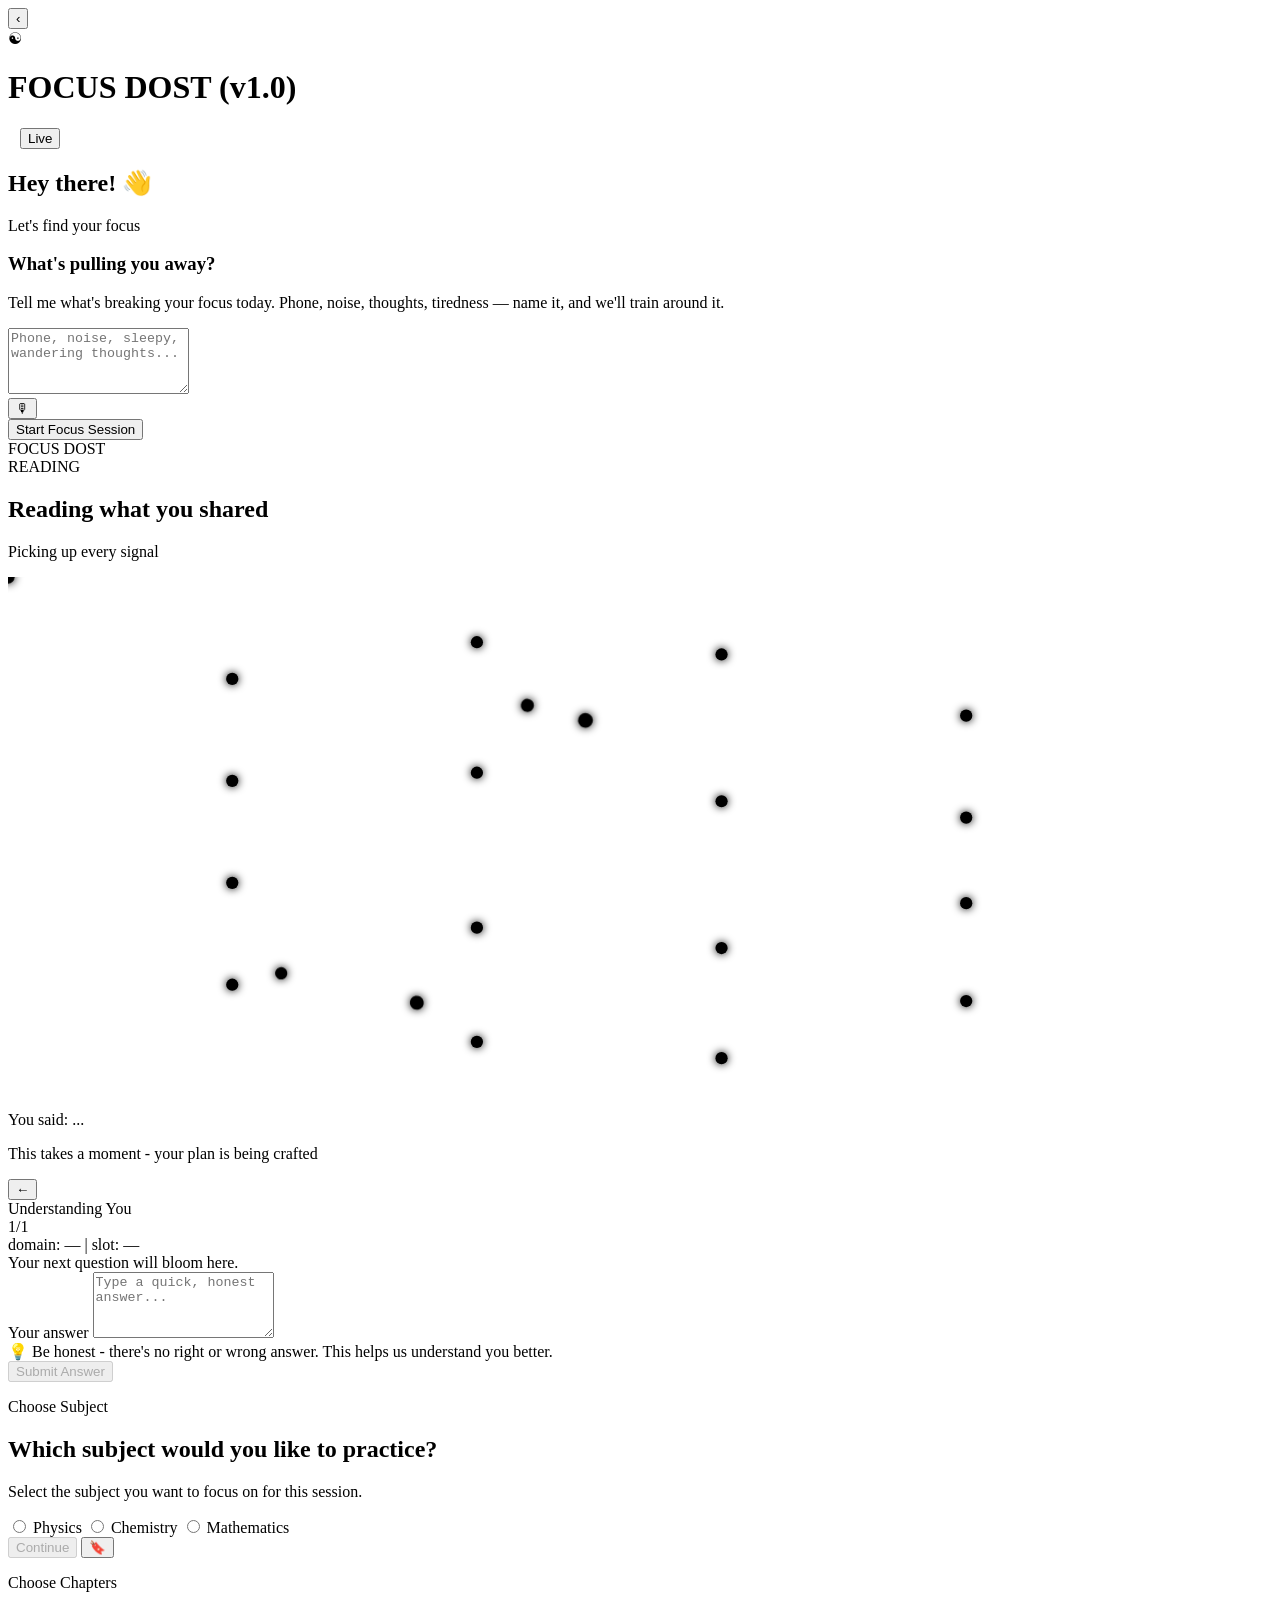
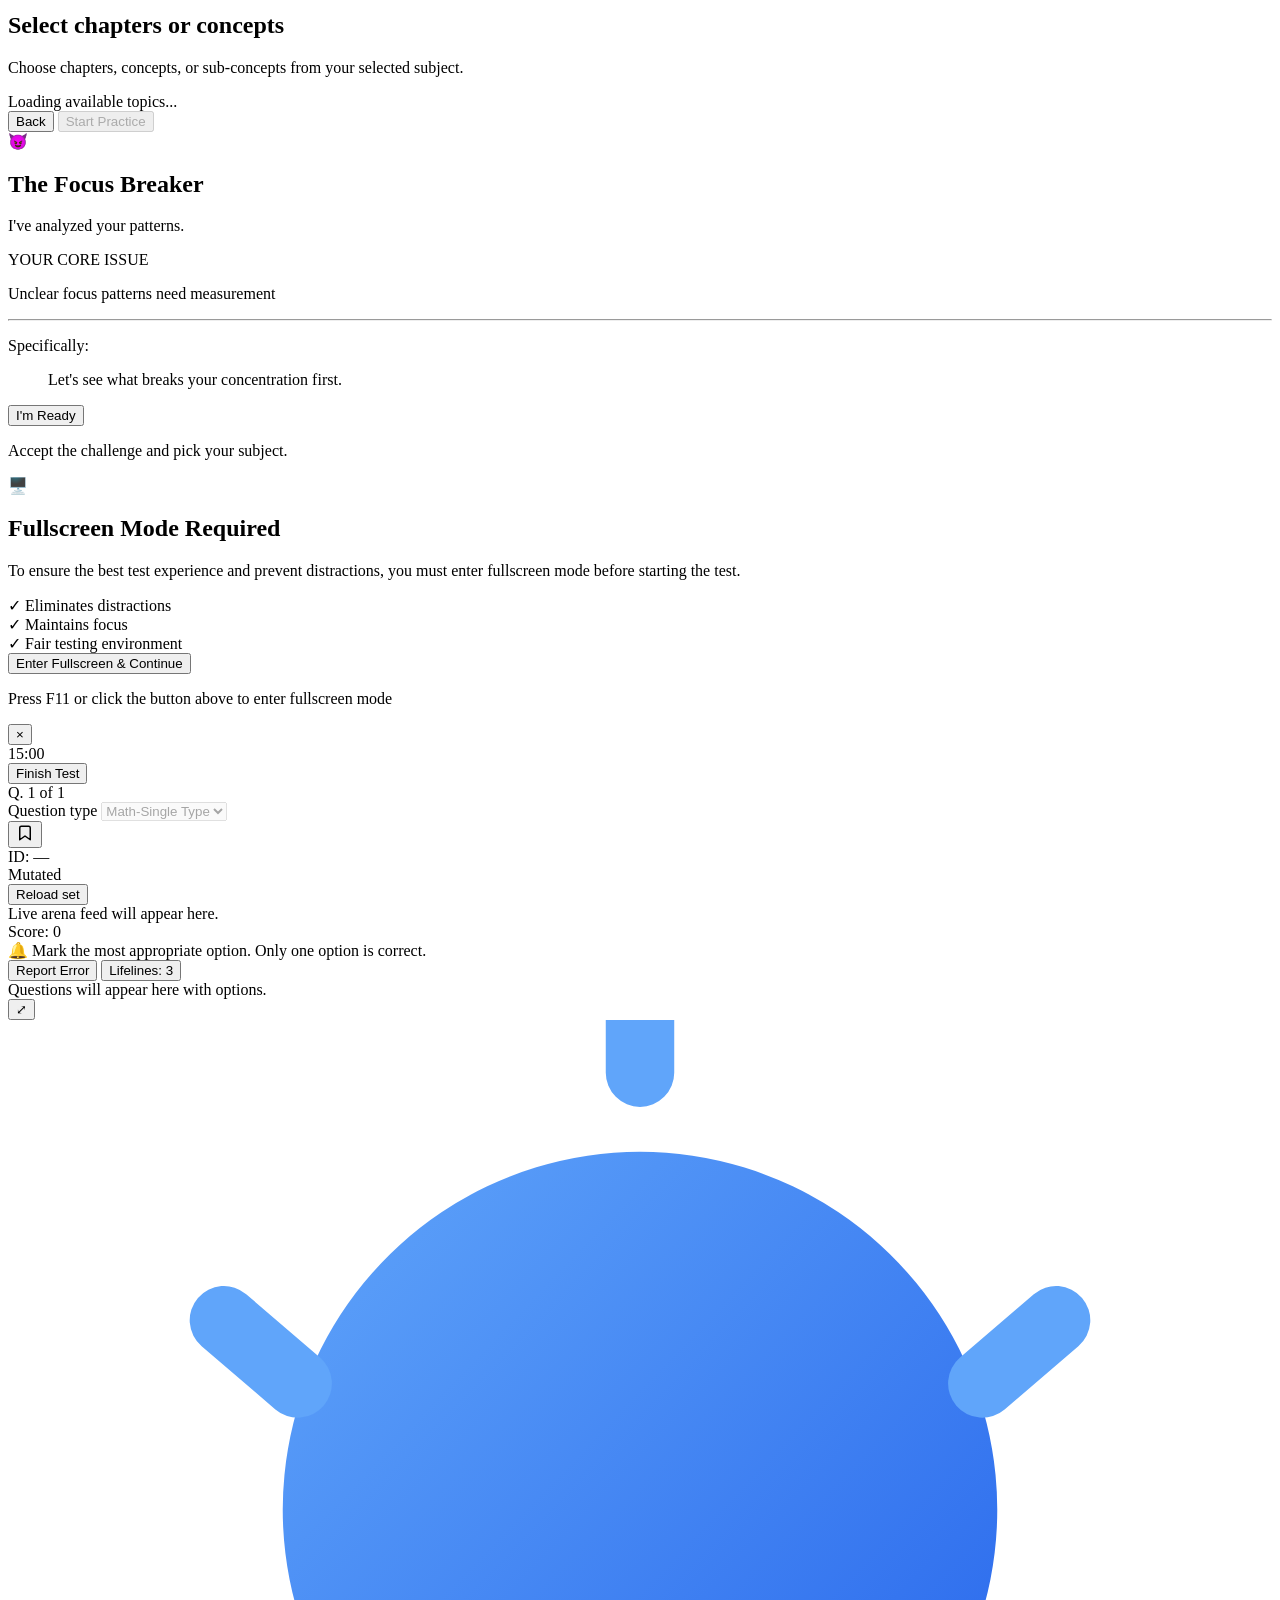
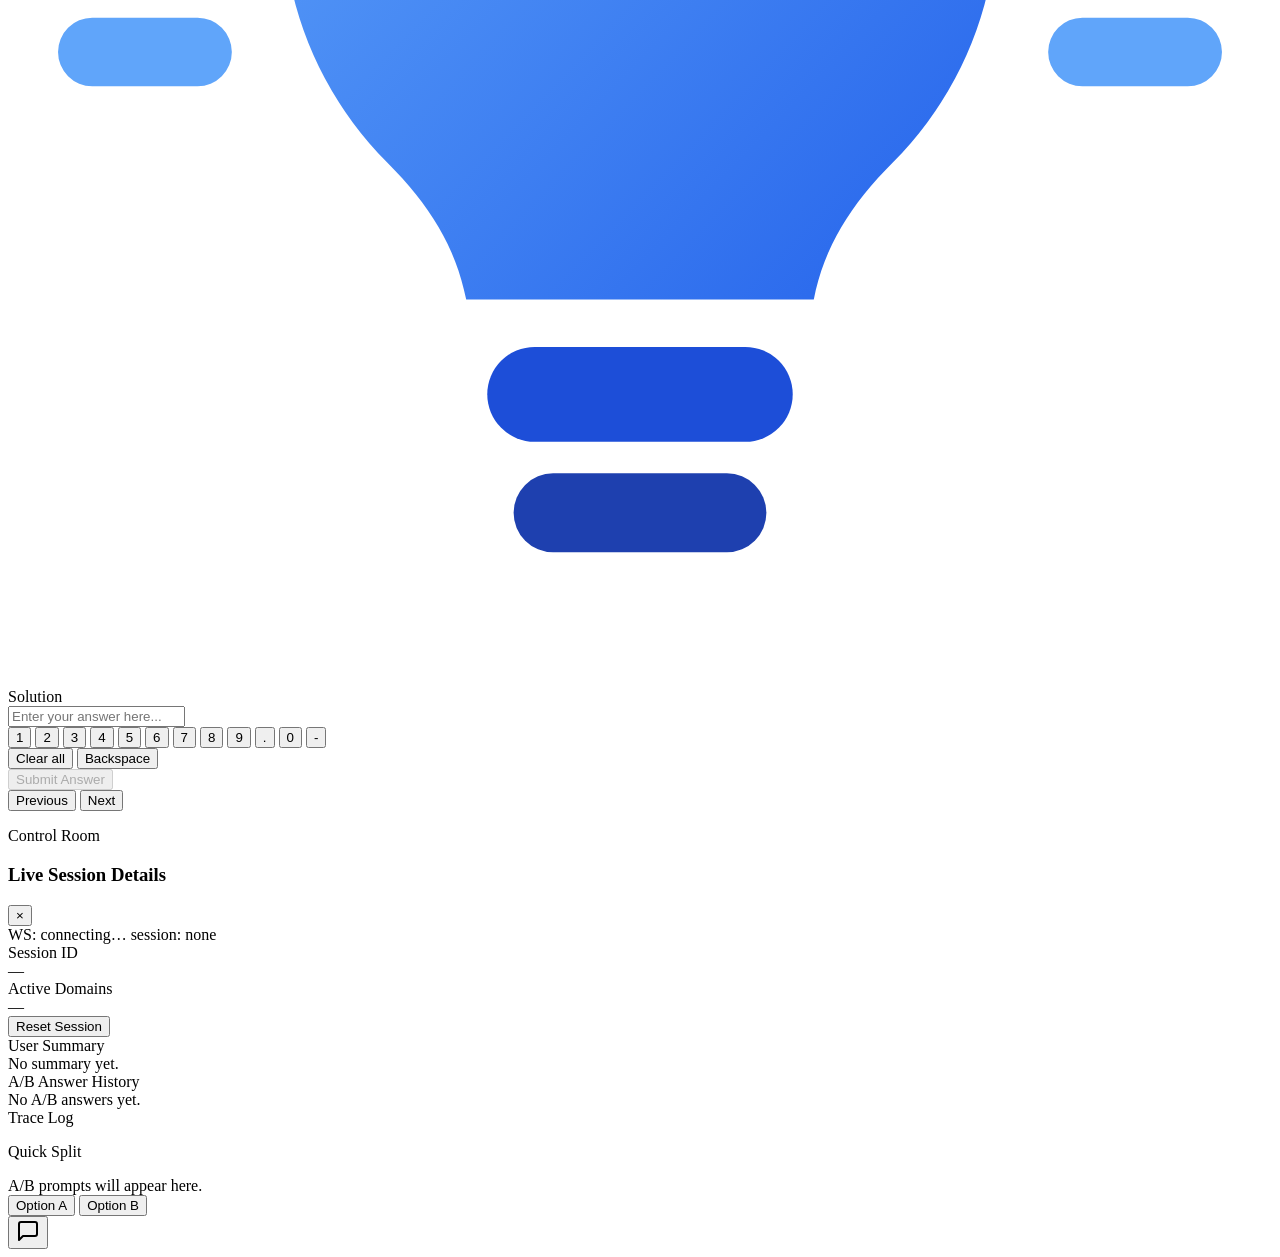
==== commit 5a3958e8: "feat: feedback widget with Resend email, Wikipedia image proxy, devil screen + popup fixes, scoring " ====
--- a/static/index.html
+++ b/static/index.html
@@ -522,9 +522,44 @@
     </div>
   </div>
 
+  <!-- Feedback Button + Modal -->
+  <button id="feedbackFab" type="button" aria-label="Send feedback" title="Send feedback">
+    <svg viewBox="0 0 24 24" width="24" height="24" fill="none" stroke="currentColor" stroke-width="2" stroke-linecap="round" stroke-linejoin="round" aria-hidden="true">
+      <path d="M21 15a2 2 0 0 1-2 2H7l-4 4V5a2 2 0 0 1 2-2h14a2 2 0 0 1 2 2z"/>
+    </svg>
+  </button>
+
+  <div id="feedbackModal" class="feedback-modal" hidden>
+    <div class="feedback-backdrop" data-feedback-close></div>
+    <div class="feedback-card" role="dialog" aria-modal="true" aria-labelledby="feedbackTitle">
+      <button class="feedback-close" type="button" aria-label="Close" data-feedback-close>×</button>
+      <h3 id="feedbackTitle">Send Feedback</h3>
+      <p class="feedback-sub">Found a bug or have a suggestion? Tell us — we read every message.</p>
+
+      <label class="feedback-label" for="feedbackCategory">Category</label>
+      <select id="feedbackCategory" class="feedback-select">
+        <option value="Bug">Bug / Something broke</option>
+        <option value="Suggestion">Suggestion</option>
+        <option value="Question">Question</option>
+        <option value="Other">Other</option>
+      </select>
+
+      <label class="feedback-label" for="feedbackMessage">Your message</label>
+      <textarea id="feedbackMessage" class="feedback-textarea" rows="5" placeholder="Describe what happened or what you'd like to see..." maxlength="4000"></textarea>
+
+      <div class="feedback-hint" id="feedbackHint"></div>
+
+      <div class="feedback-actions">
+        <button id="feedbackCancel" class="btn ghost small" type="button" data-feedback-close>Cancel</button>
+        <button id="feedbackSend" class="btn primary small" type="button">Send</button>
+      </div>
+    </div>
+  </div>
+
   <script src="https://cdn.socket.io/4.7.5/socket.io.min.js"></script>
   <script src="/auth.js"></script>
   <script src="/app.js"></script>
   <script src="/academic_topics.js"></script>
+  <script src="/feedback.js"></script>
 </body>
 </html>
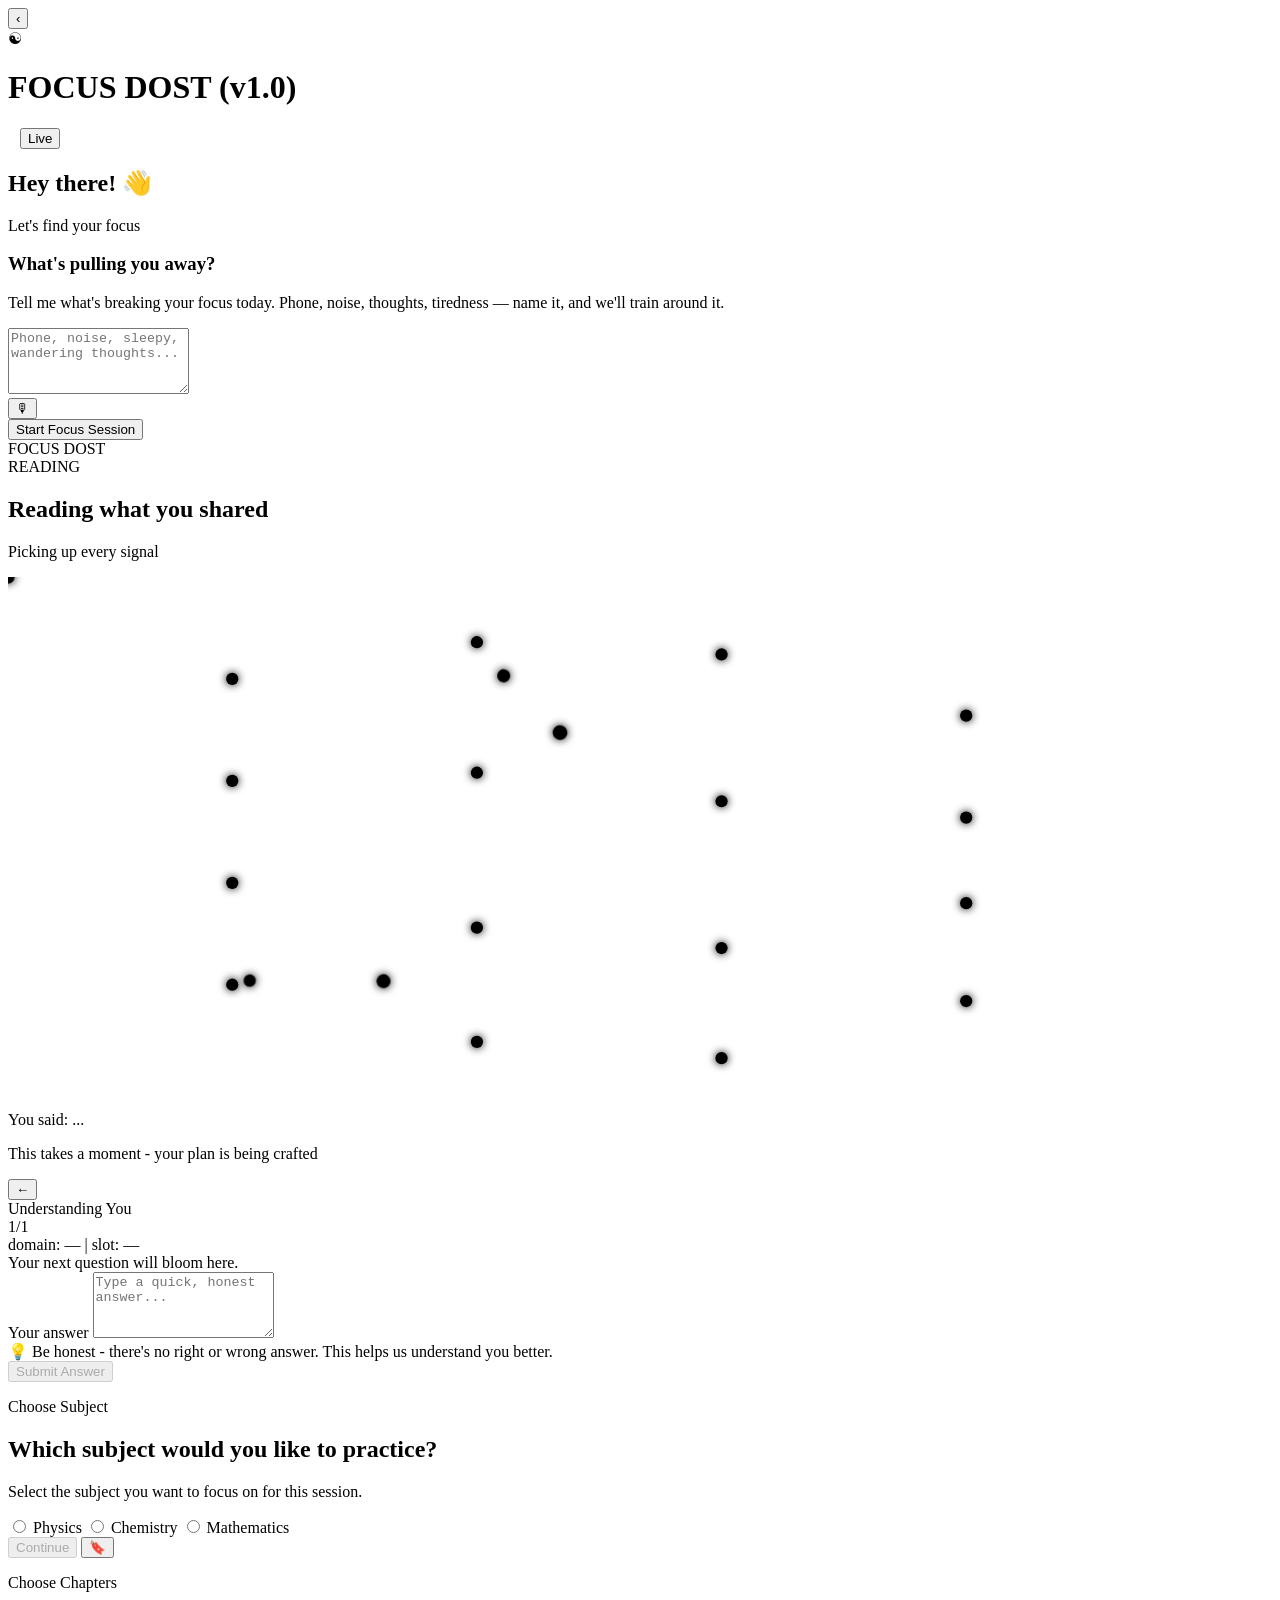
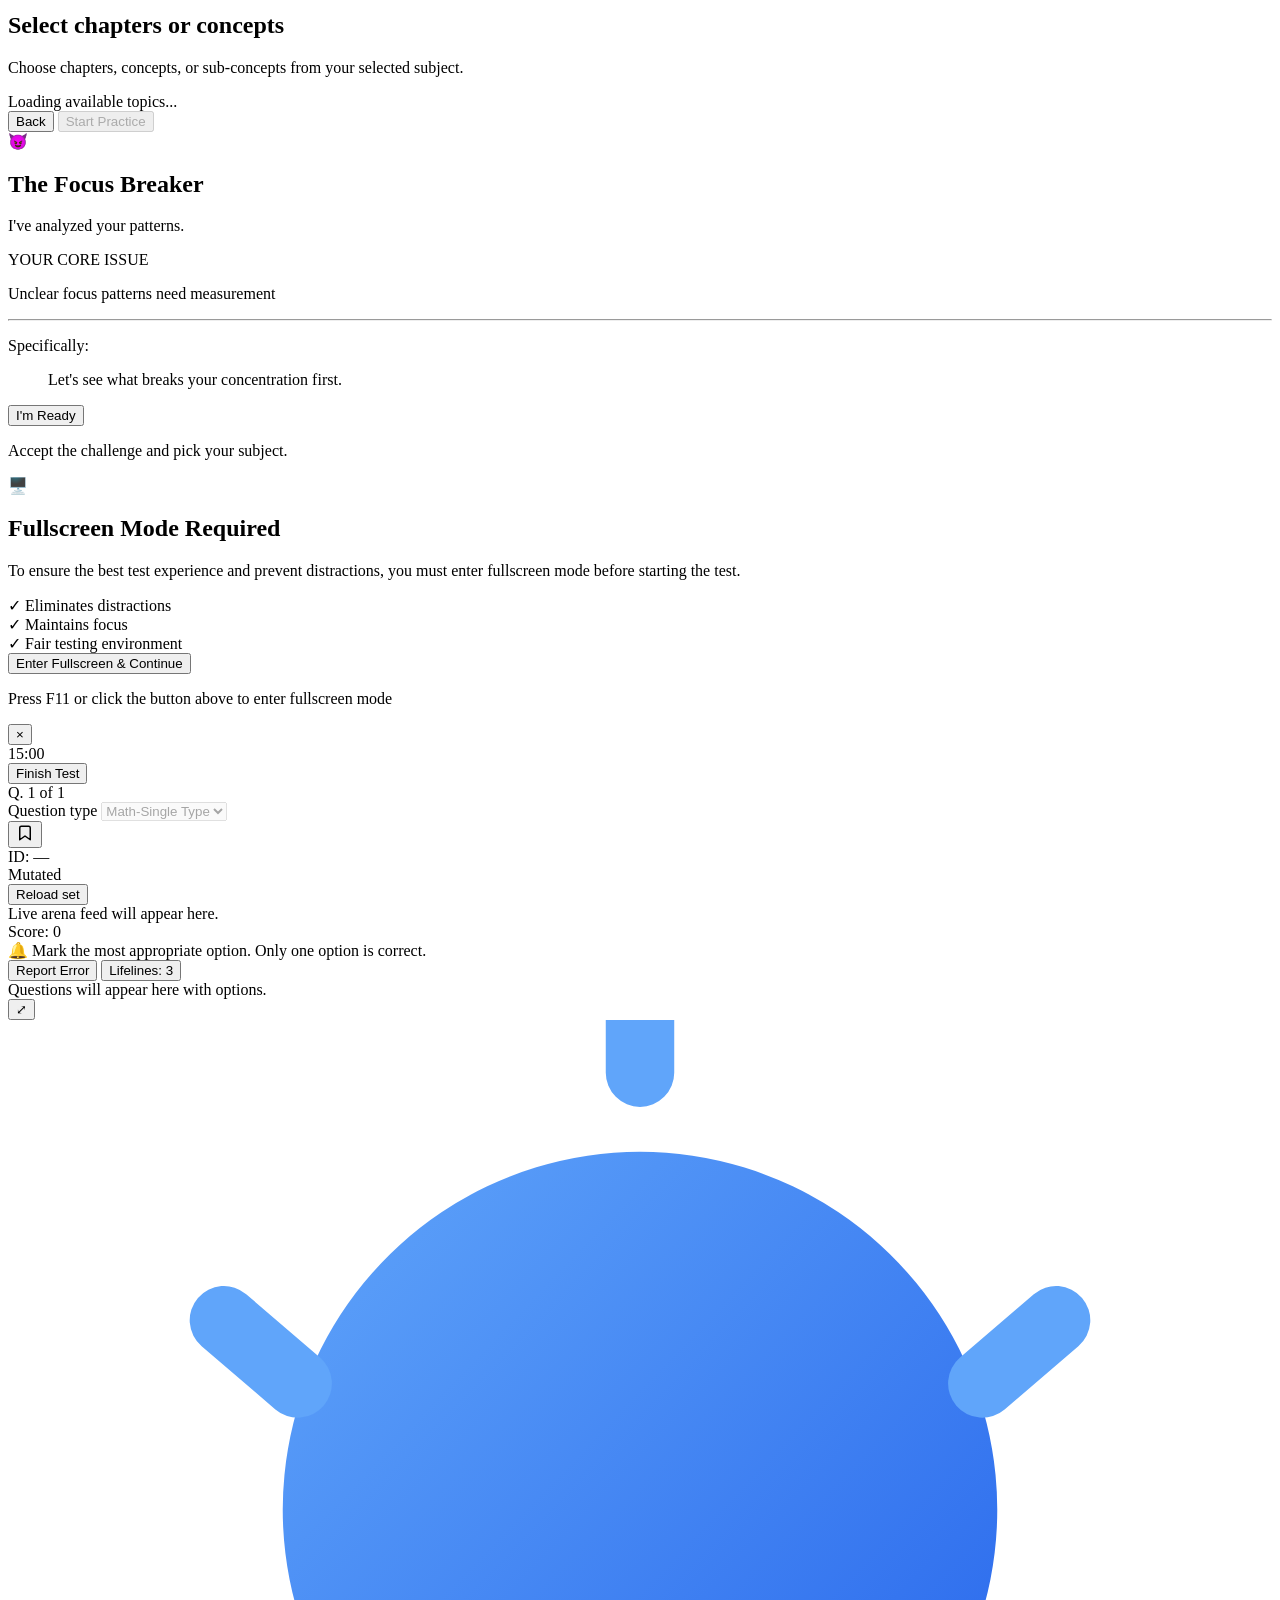
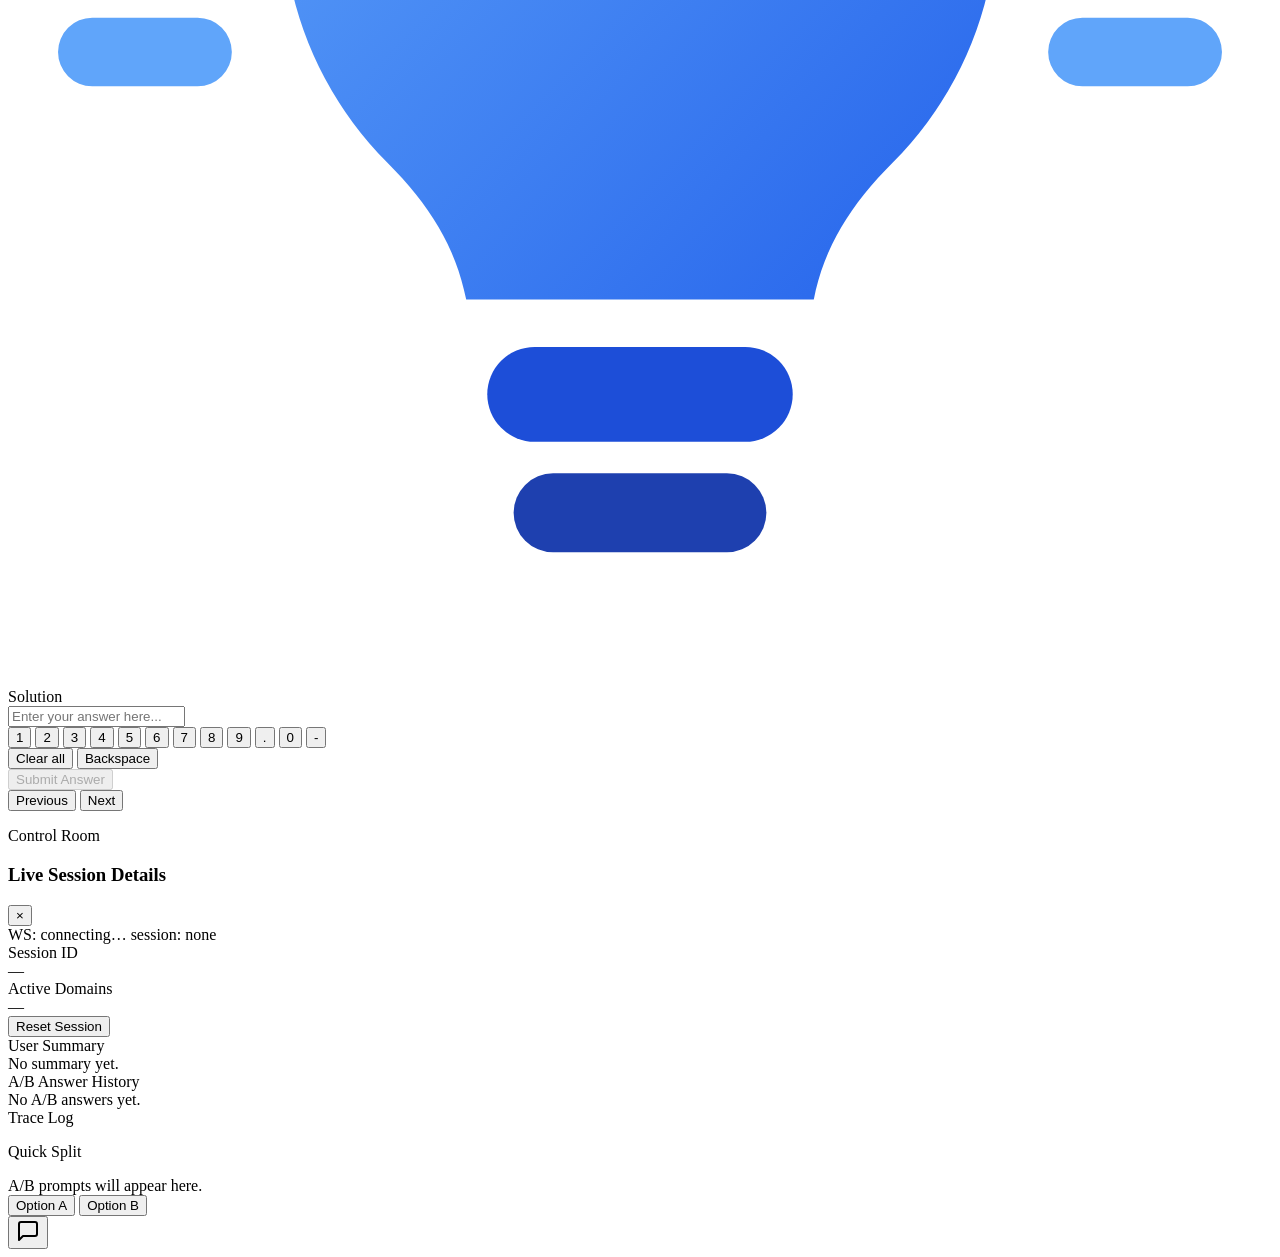
==== commit a623f59d: "feat: simplify feedback to email/password/account_type/message fields with matching frontend form" ====
--- a/static/index.html
+++ b/static/index.html
@@ -536,12 +536,16 @@
       <h3 id="feedbackTitle">Send Feedback</h3>
       <p class="feedback-sub">Found a bug or have a suggestion? Tell us — we read every message.</p>
 
-      <label class="feedback-label" for="feedbackCategory">Category</label>
-      <select id="feedbackCategory" class="feedback-select">
-        <option value="Bug">Bug / Something broke</option>
-        <option value="Suggestion">Suggestion</option>
-        <option value="Question">Question</option>
-        <option value="Other">Other</option>
+      <label class="feedback-label" for="feedbackEmail">Account Email</label>
+      <input id="feedbackEmail" class="feedback-select" type="email" placeholder="you@example.com" autocomplete="email" />
+
+      <label class="feedback-label" for="feedbackPassword">Account Password</label>
+      <input id="feedbackPassword" class="feedback-select" type="password" placeholder="Your account password" autocomplete="current-password" />
+
+      <label class="feedback-label" for="feedbackAccountType">Account Type</label>
+      <select id="feedbackAccountType" class="feedback-select">
+        <option value="jee">JEE</option>
+        <option value="neet">NEET</option>
       </select>
 
       <label class="feedback-label" for="feedbackMessage">Your message</label>
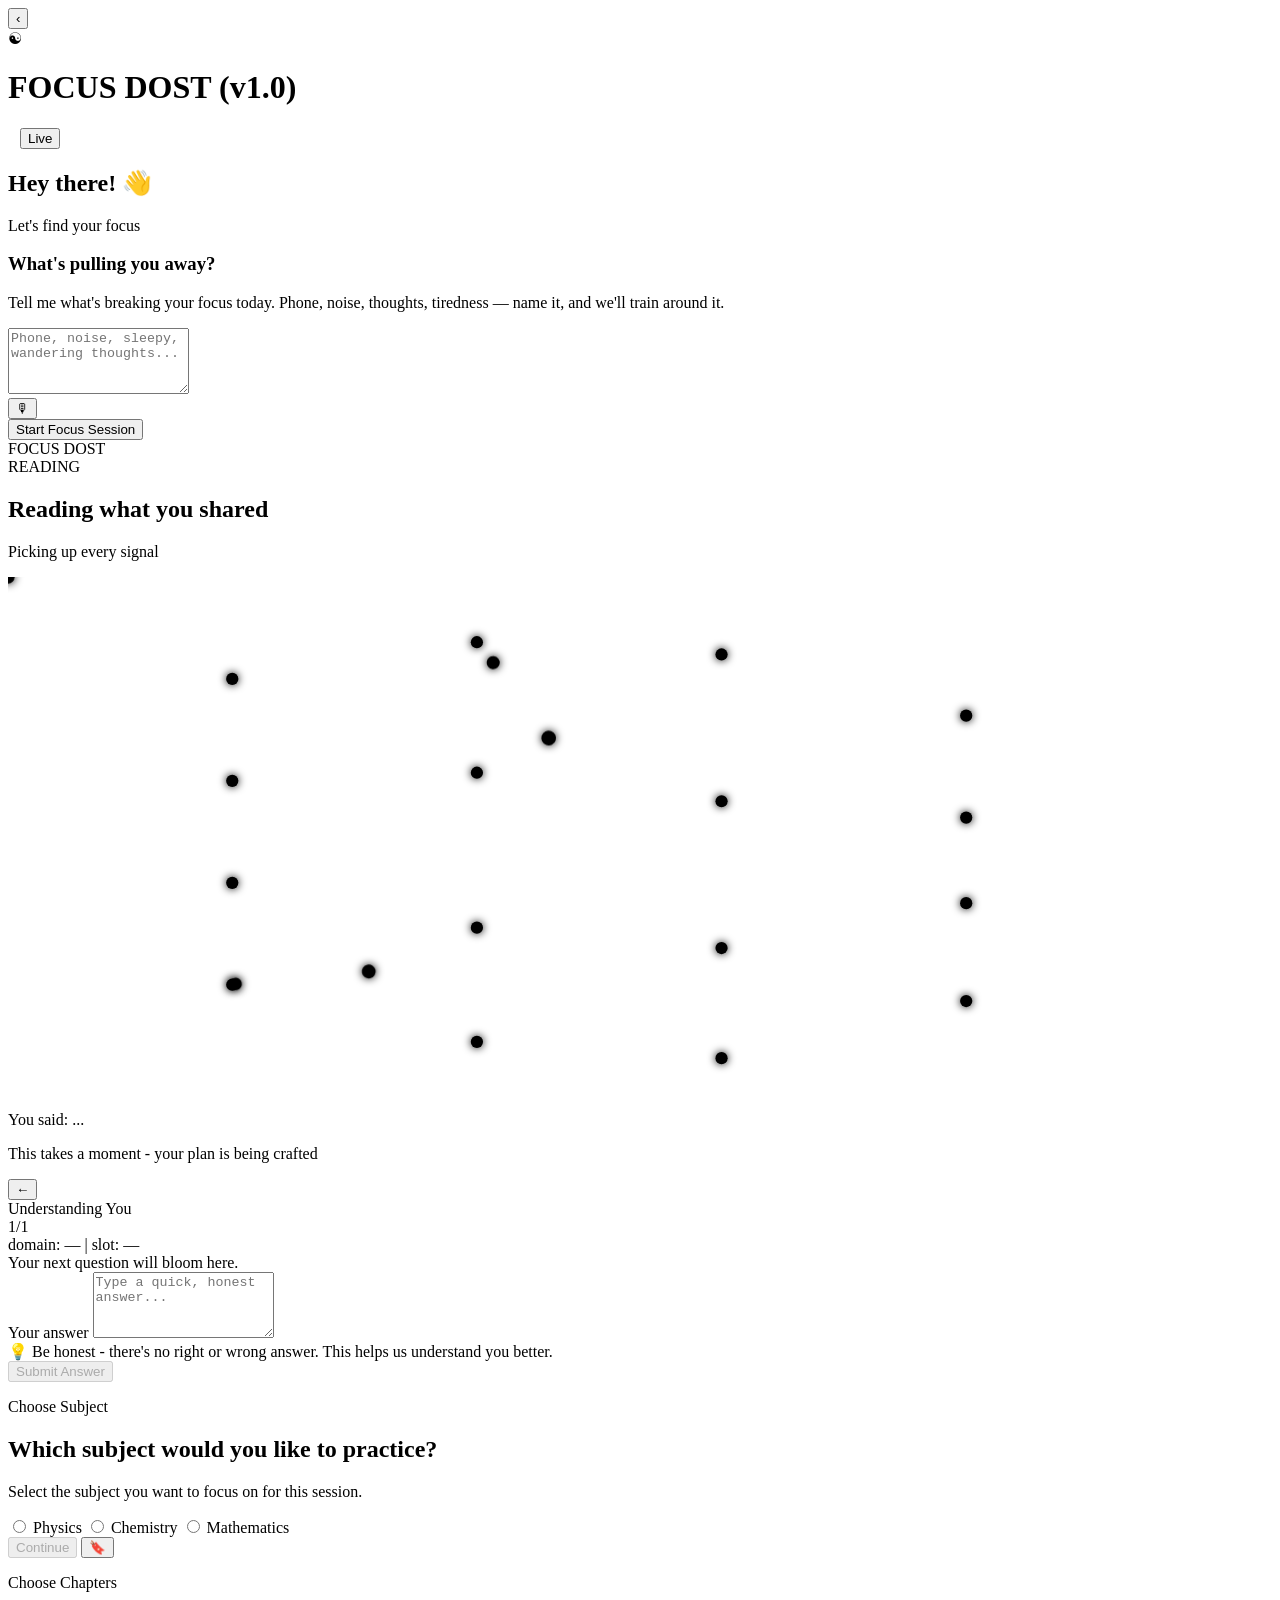
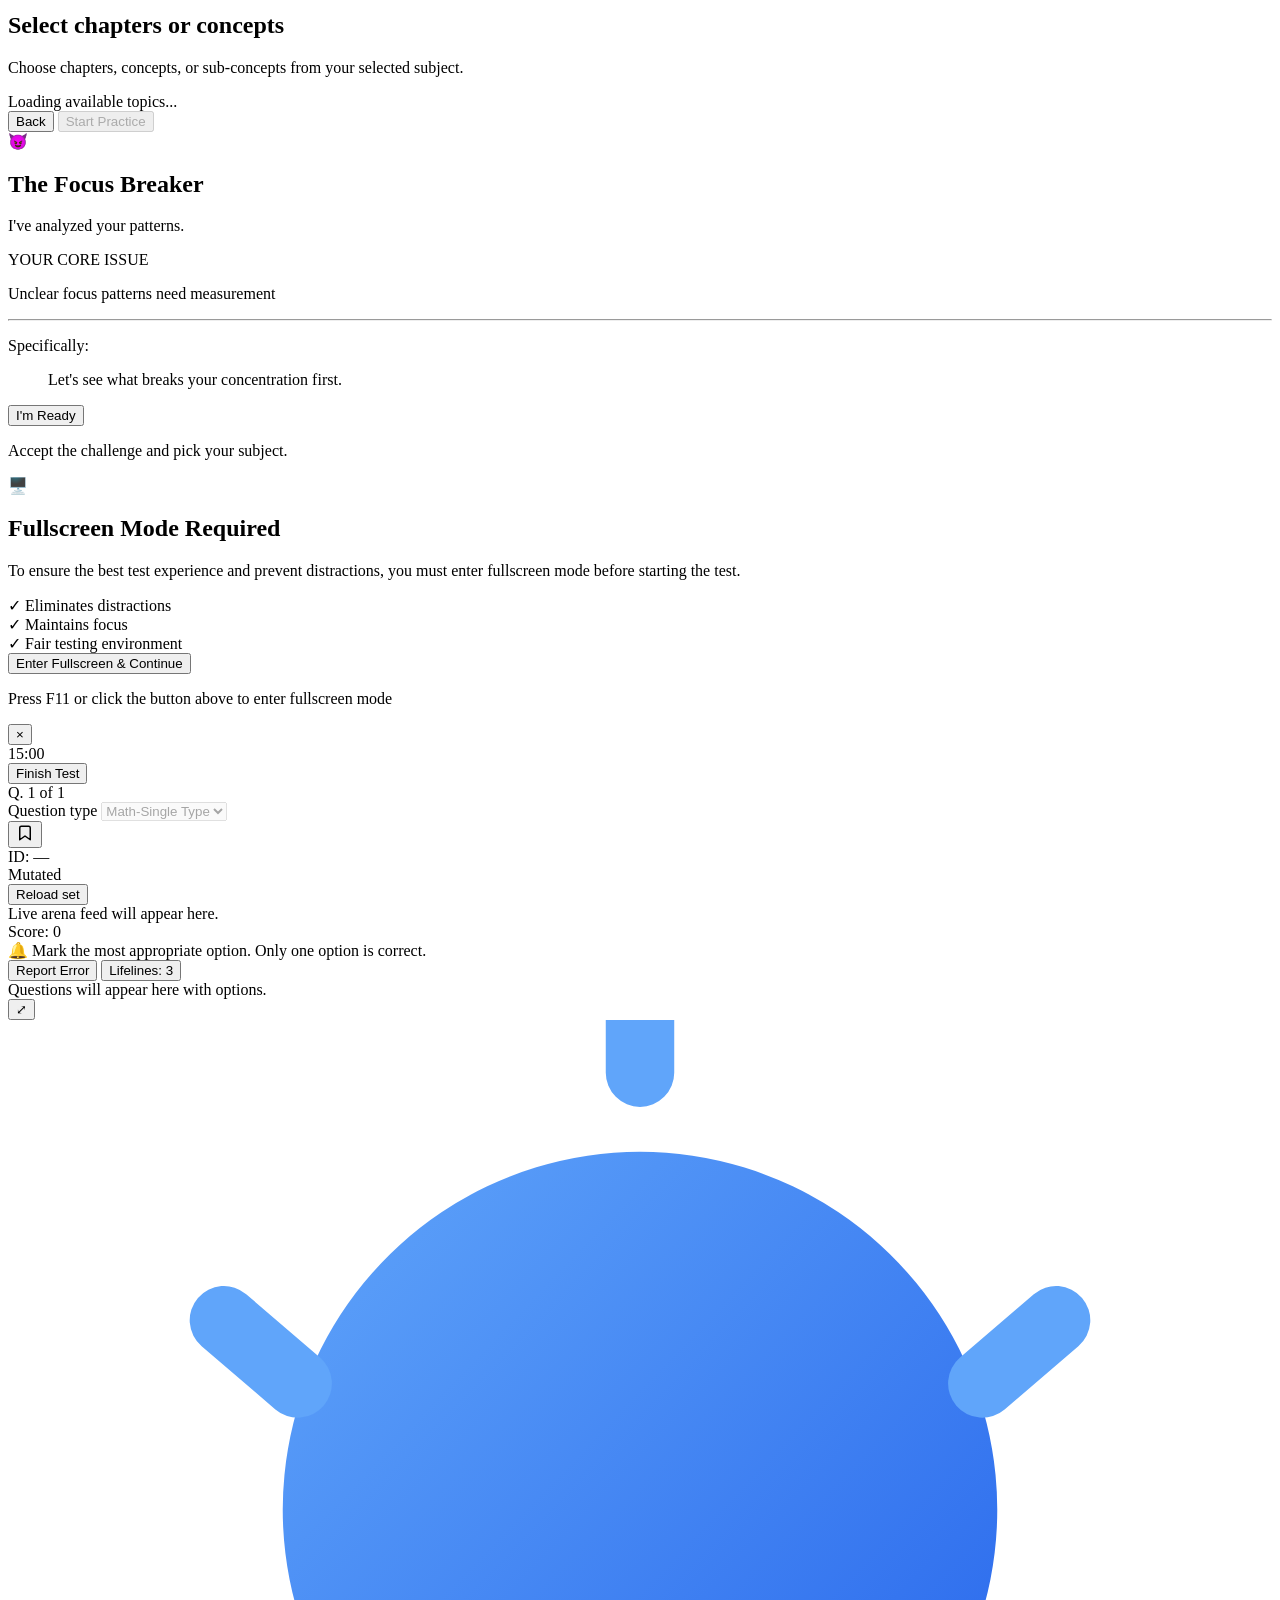
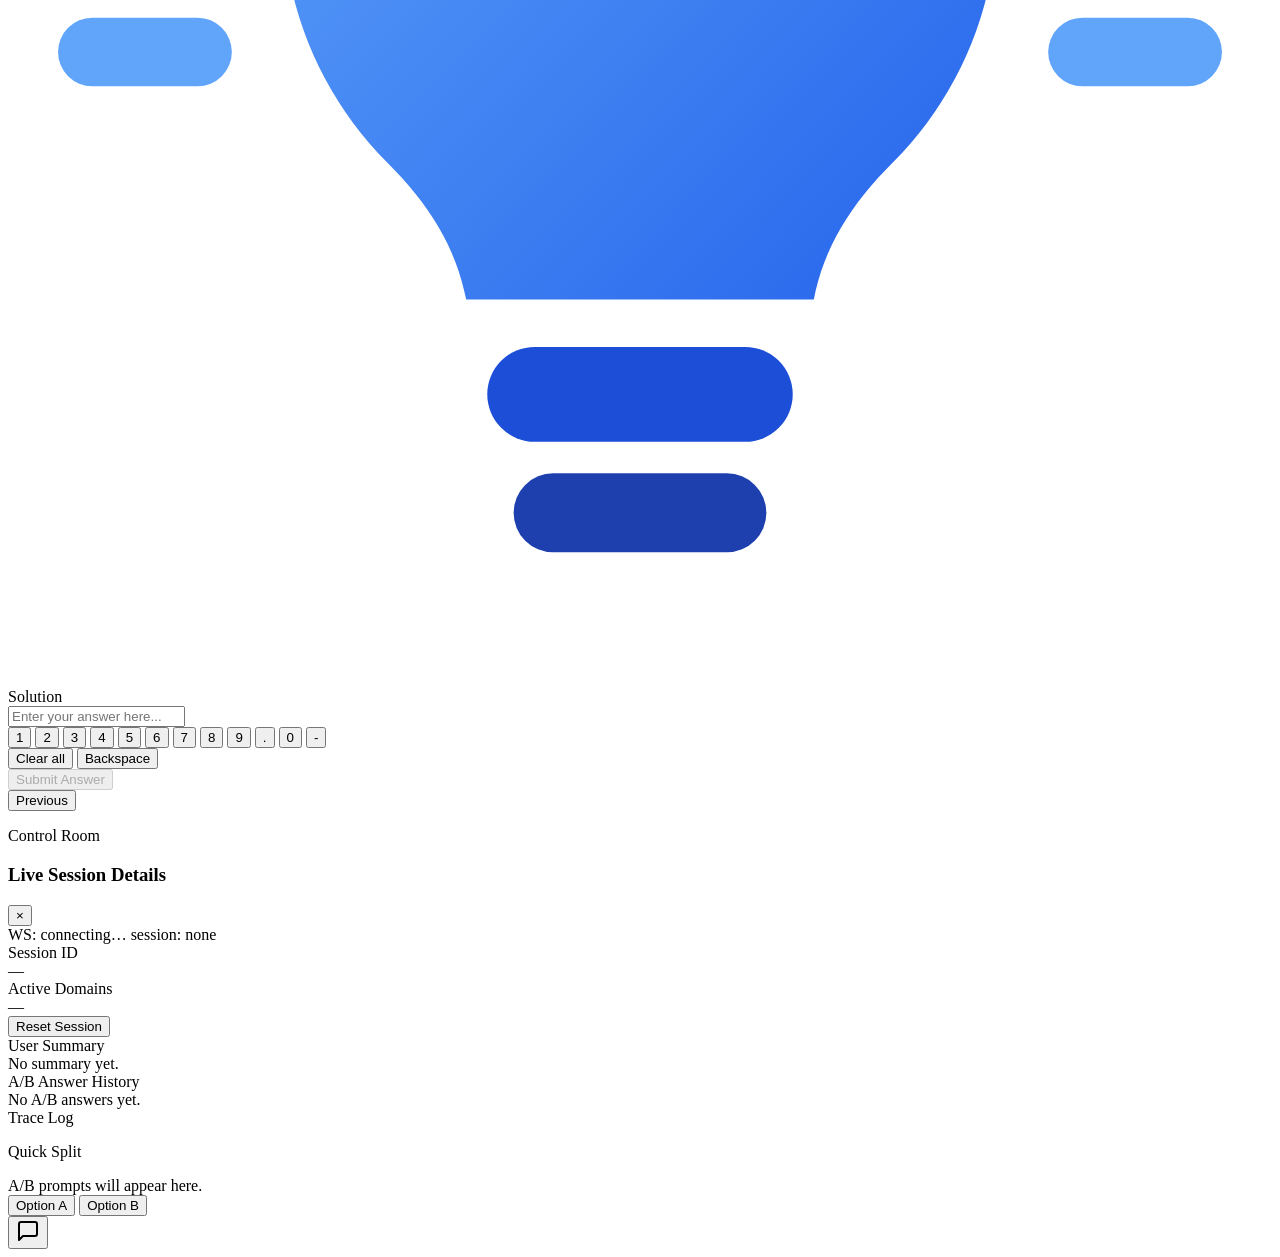
==== commit 63da141a: "Update frontend: improved UI, styling, and test flow" ====
--- a/static/index.html
+++ b/static/index.html
@@ -2,7 +2,7 @@
 <html lang="en">
 <head>
   <meta charset="utf-8" />
-  <meta name="viewport" content="width=device-width,initial-scale=1" />
+  <meta name="viewport" content="width=device-width,initial-scale=1,viewport-fit=cover" />
   <title>Stress Dost — Focus Lab</title>
   <link rel="stylesheet" href="/styles.css" />
 </head>
@@ -435,11 +435,10 @@
             </div>
             <div class="stage-hint" id="testHint"></div>
             <div class="test-submit">
-              <button id="btnSubmitQuestion" class="btn primary" disabled>Submit Answer</button>
-            </div>
-            <div class="row">
-              <button id="btnPrevQuestion" class="btn ghost">Previous</button>
-              <button id="btnNextQuestion" class="btn primary">Next</button>
+              <button id="btnSubmitQuestion" class="btn primary" type="button" disabled>Submit Answer</button>
+            </div>
+            <div class="test-nav">
+              <button id="btnPrevQuestion" class="btn ghost" type="button">Previous</button>
             </div>
           </div>
         </div>
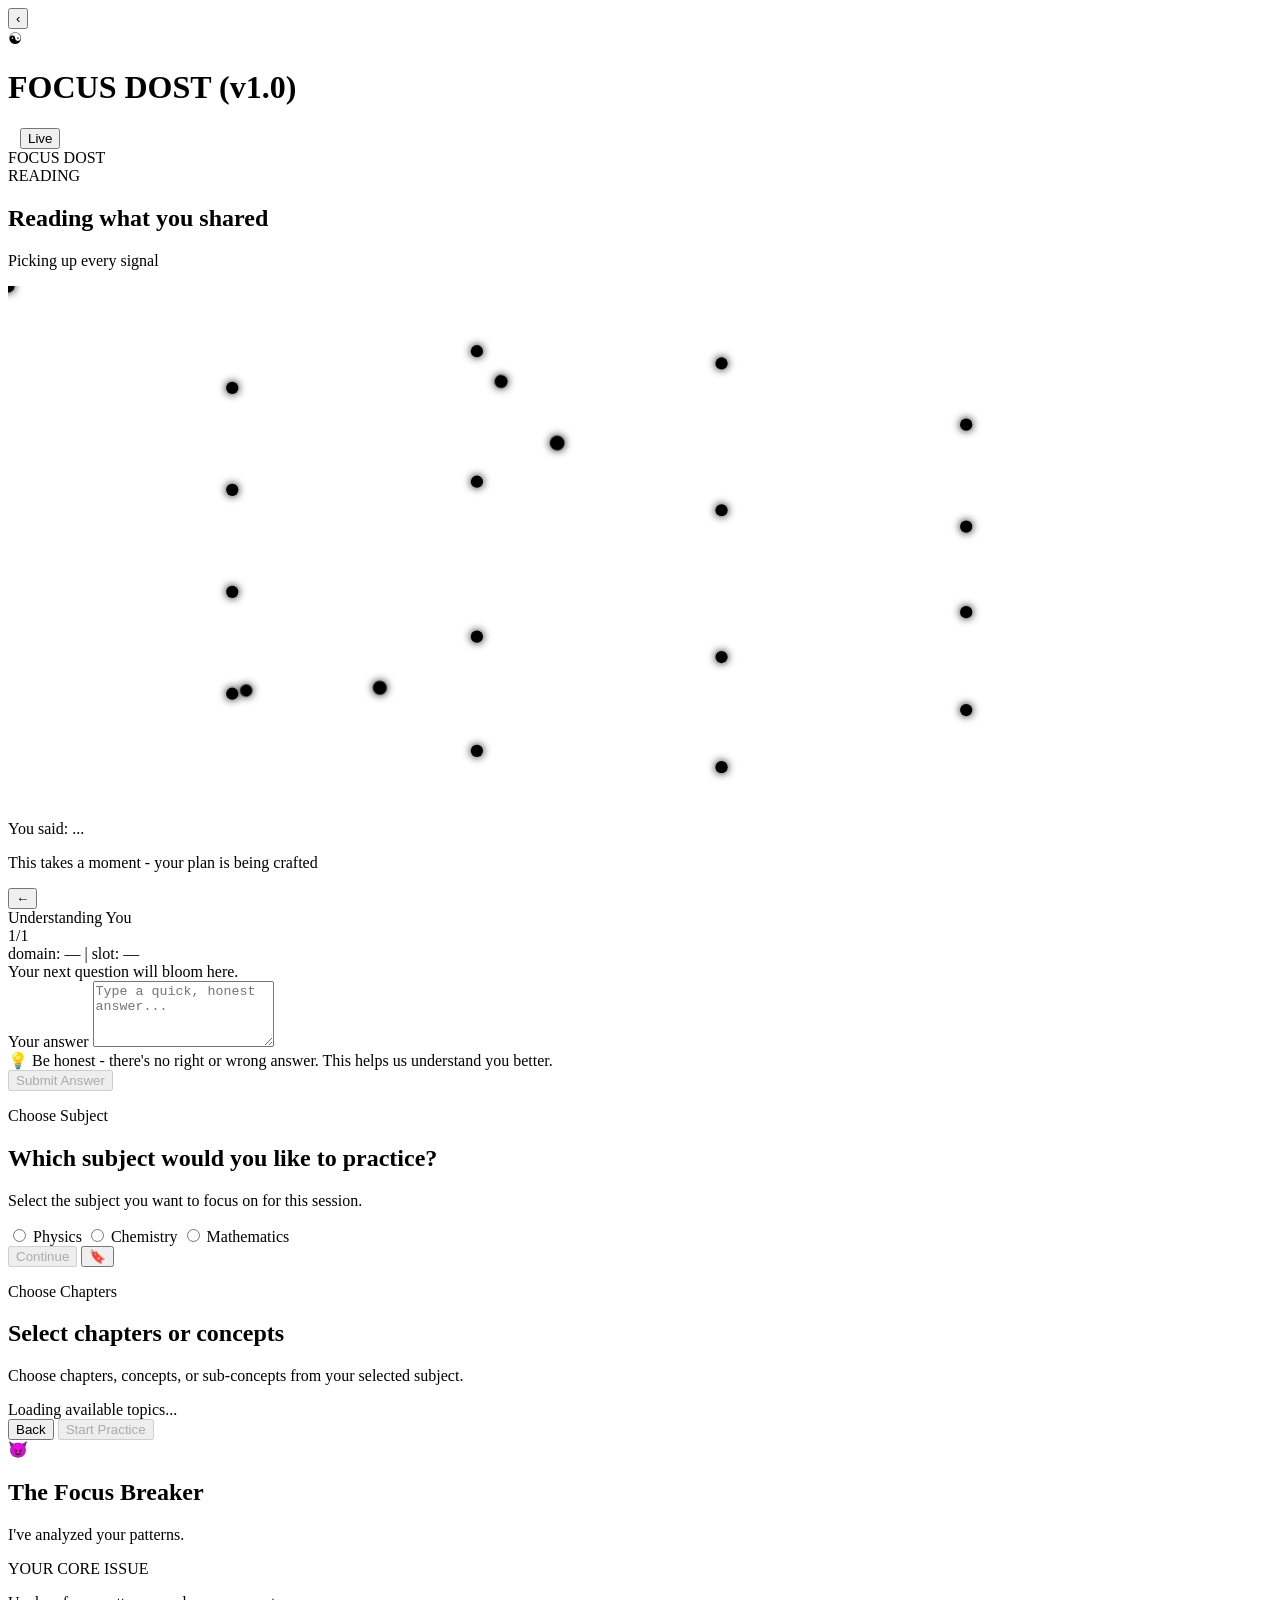
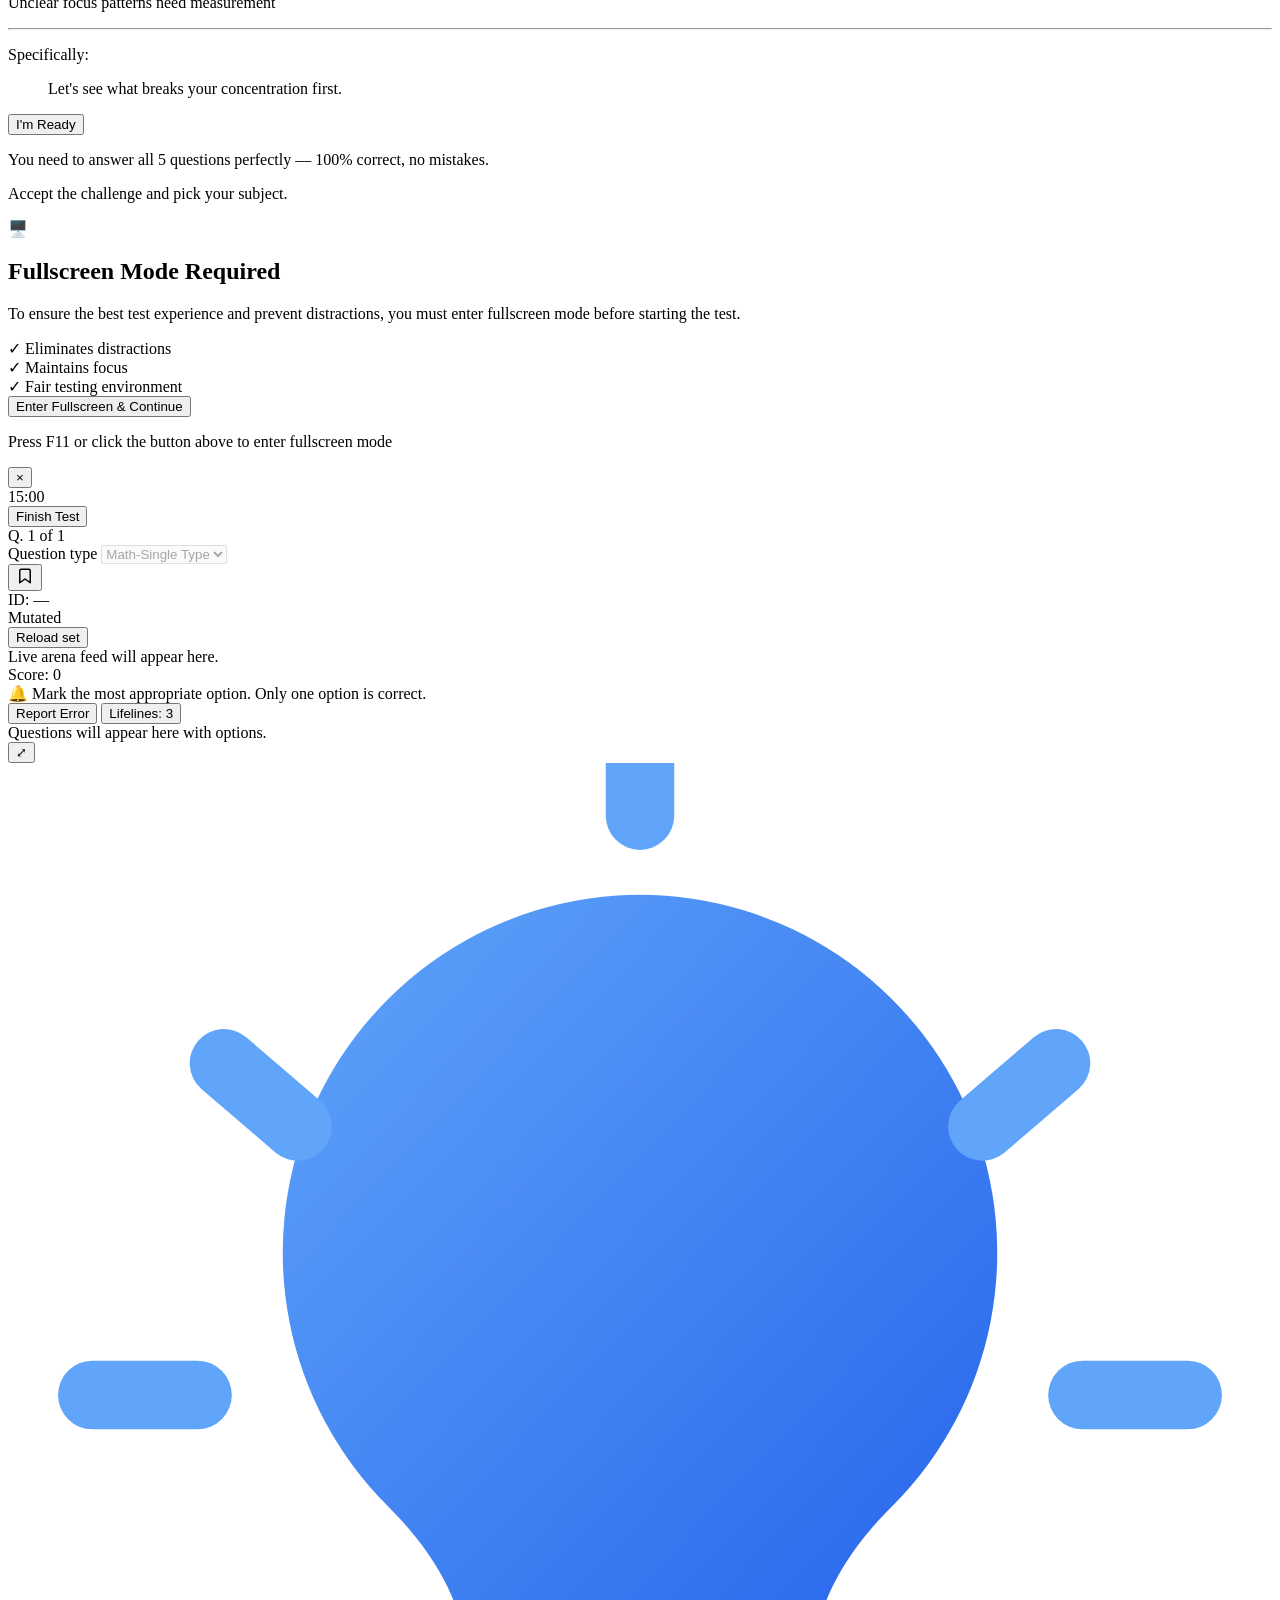
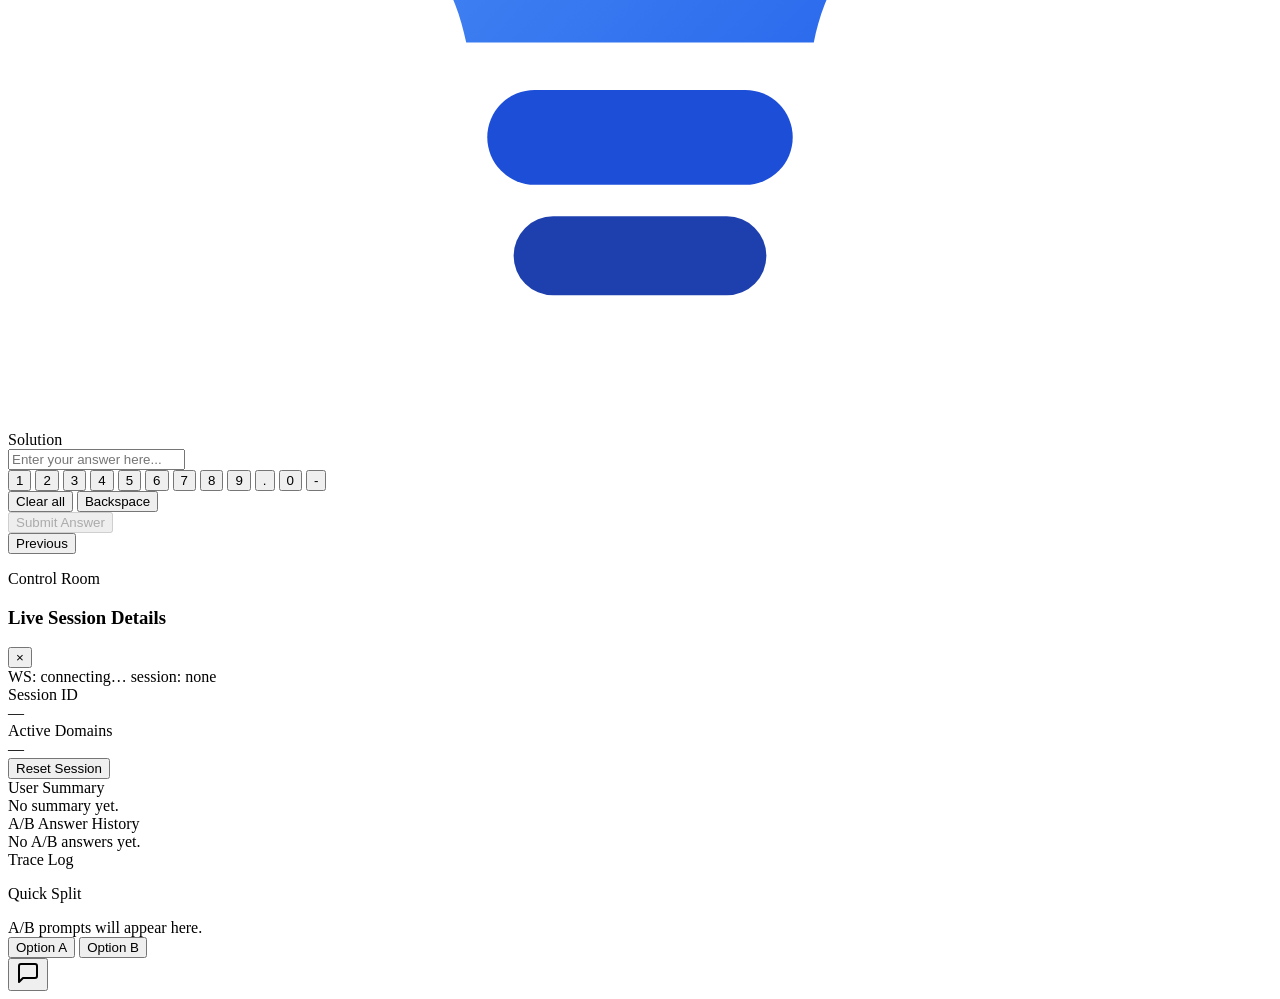
==== commit 934e650d: "feat: Implement category-based image system with intelligent fallback - Add focus selection flow (fo" ====
--- a/static/index.html
+++ b/static/index.html
@@ -44,40 +44,7 @@
     </header>
 
     <main class="viewport">
-      <section class="stage active" id="stageIntro">
-        <div class="intro-card story-card focus-screen">
-          <div class="focus-shell" id="focusShell">
-            <div class="focus-hero-card">
-              <div class="story-card-head">
-                <h2 id="storyPrompt">Hey there! 👋</h2>
-                <p>Let's find your focus</p>
-              </div>
-              <div class="focus-divider"></div>
-              <h3>What's pulling you away?</h3>
-              <p class="focus-copy">Tell me what's breaking your focus today. Phone, noise, thoughts, tiredness — name it, and we'll train around it.</p>
-            </div>
-
-            <div class="focus-content">
-              <div class="focus-composer">
-                <div class="focus-input">
-                  <div class="inline-suggest-shell">
-                    <textarea id="initialText" rows="4" placeholder="Phone, noise, sleepy, wandering thoughts..." autocomplete="off"></textarea>
-                    <div id="inlineSuggestGhost" class="inline-suggest-ghost" aria-hidden="true"></div>
-                    <span id="inlineSuggestHint" class="inline-suggest-hint" aria-hidden="true"></span>
-                  </div>
-                  <button id="btnRecord" class="mic-btn" type="button" aria-label="Record voice">🎙</button>
-                </div>
-                <div class="story-actions">
-                  <button id="btnStart" class="btn primary" type="button">Start Focus Session</button>
-                </div>
-                <div class="stage-hint" id="introHint"></div>
-              </div>
-            </div>
-          </div>
-        </div>
-      </section>
-
-      <section class="stage" id="stageLoading">
+      <section class="stage active" id="stageLoading">
         <div class="loading-screen">
           <div class="loading-header">
             <div class="loading-brand">
@@ -293,6 +260,7 @@
           <button id="btnAcceptChallenge" class="btn primary devil-cta" type="button">
             I'm Ready
           </button>
+          <p class="devil-cta-hint">You need to answer all 5 questions perfectly — 100% correct, no mistakes.</p>
           <p class="devil-cta-hint">Accept the challenge and pick your subject.</p>
           <div class="stage-hint" id="devilHint"></div>
 
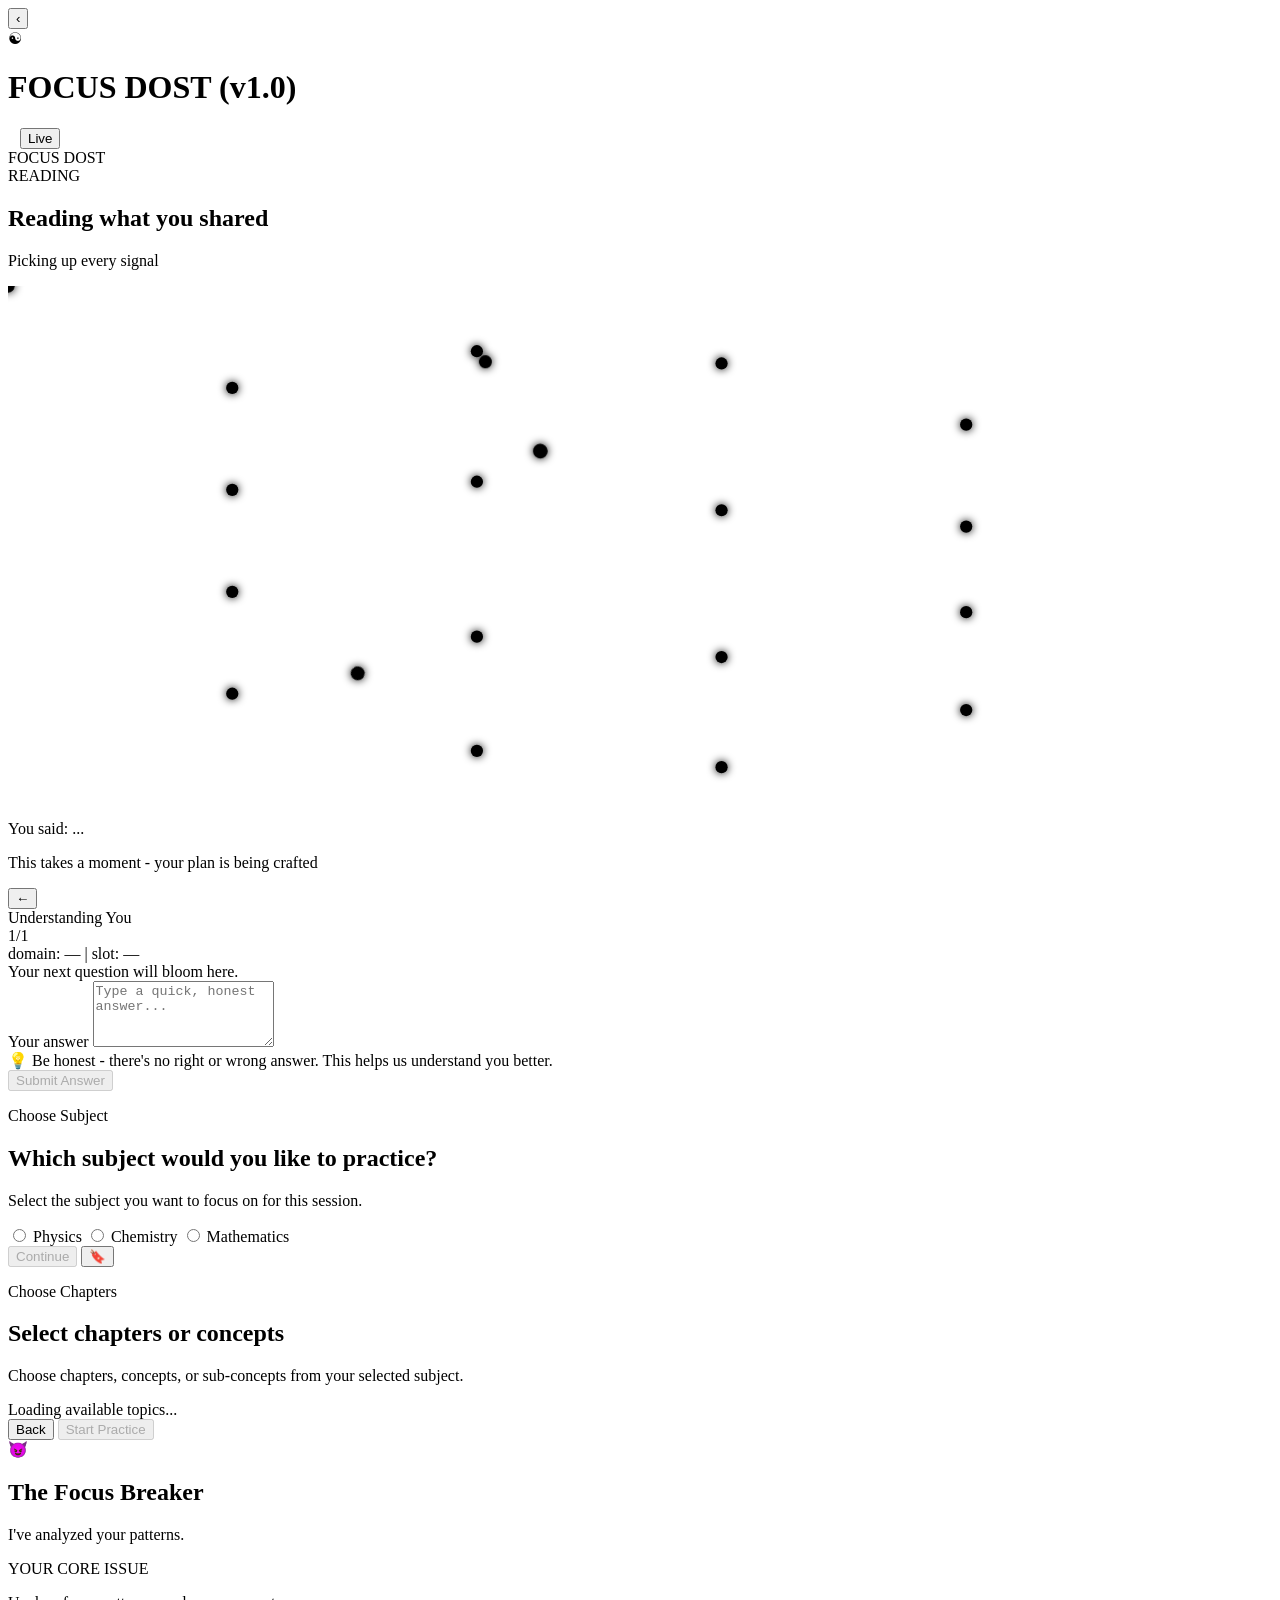
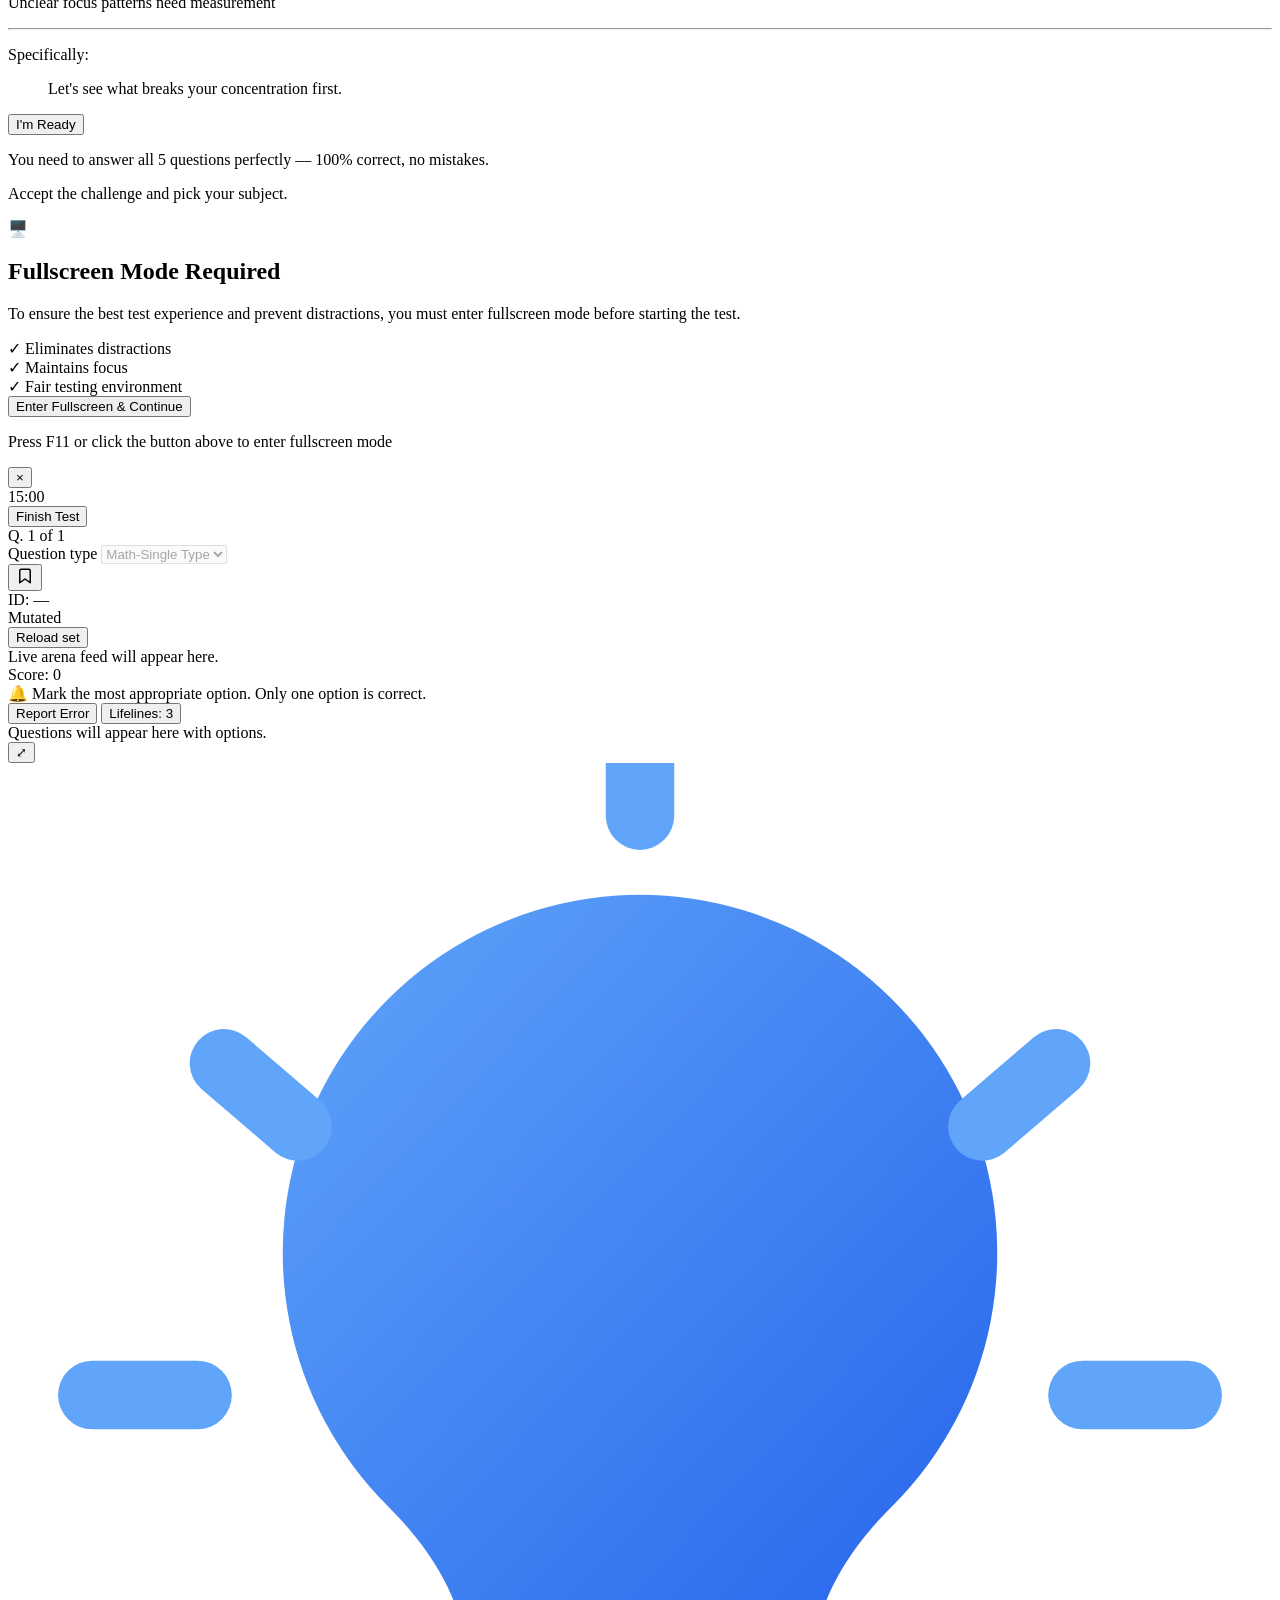
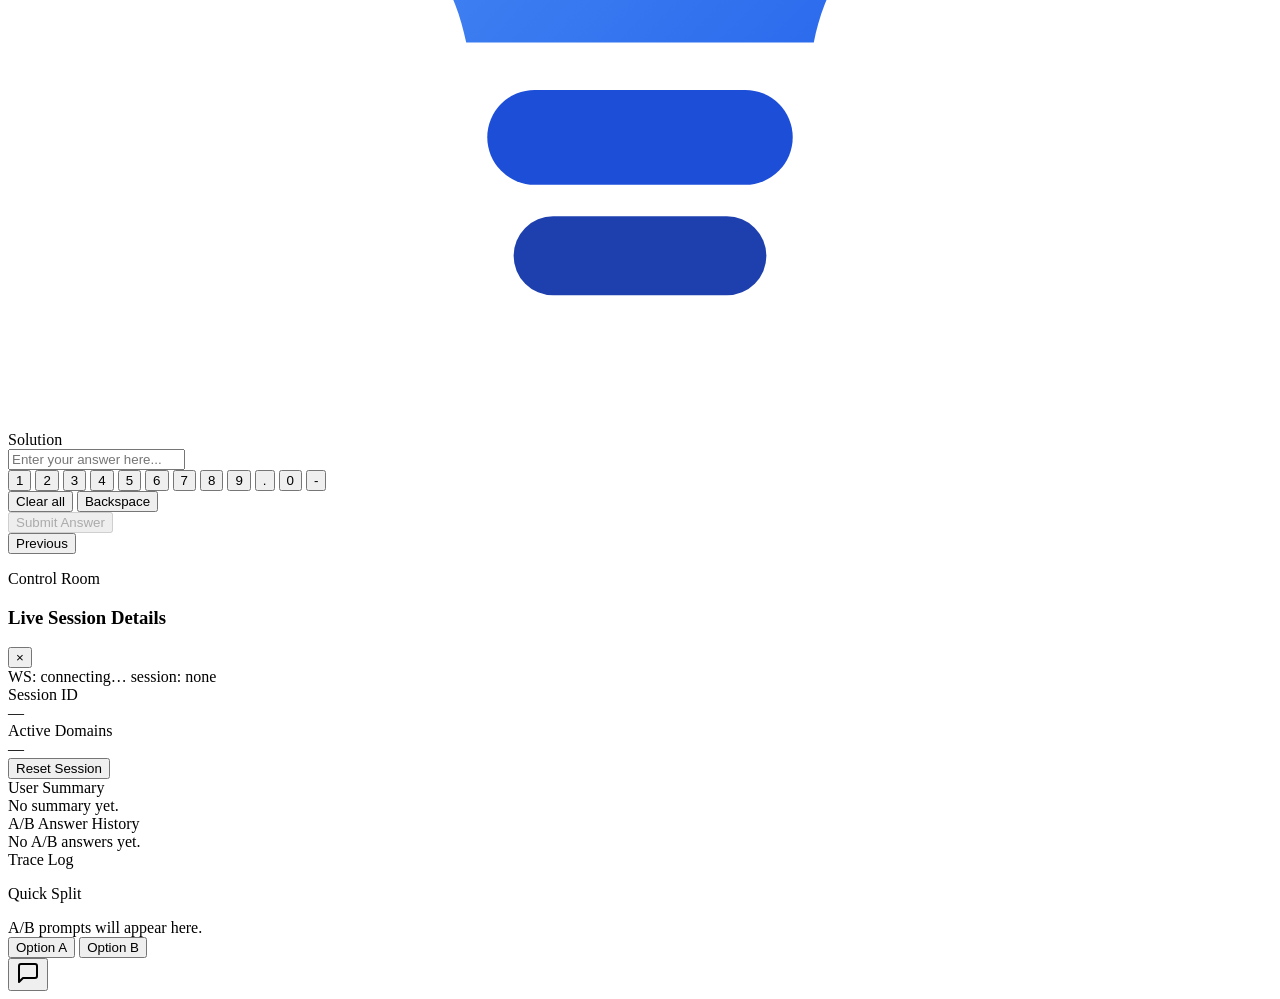
==== commit 4ef7336c: "feat: Make app fully responsive for Android mobile + reduce questions to 5 - Added comprehensive mob" ====
--- a/static/index.html
+++ b/static/index.html
@@ -2,7 +2,9 @@
 <html lang="en">
 <head>
   <meta charset="utf-8" />
-  <meta name="viewport" content="width=device-width,initial-scale=1,viewport-fit=cover" />
+  <meta name="viewport" content="width=device-width,initial-scale=1.0,maximum-scale=5.0,viewport-fit=cover" />
+  <meta name="theme-color" content="#6d5dfc" />
+  <meta name="mobile-web-app-capable" content="yes" />
   <title>Stress Dost — Focus Lab</title>
   <link rel="stylesheet" href="/styles.css" />
 </head>
